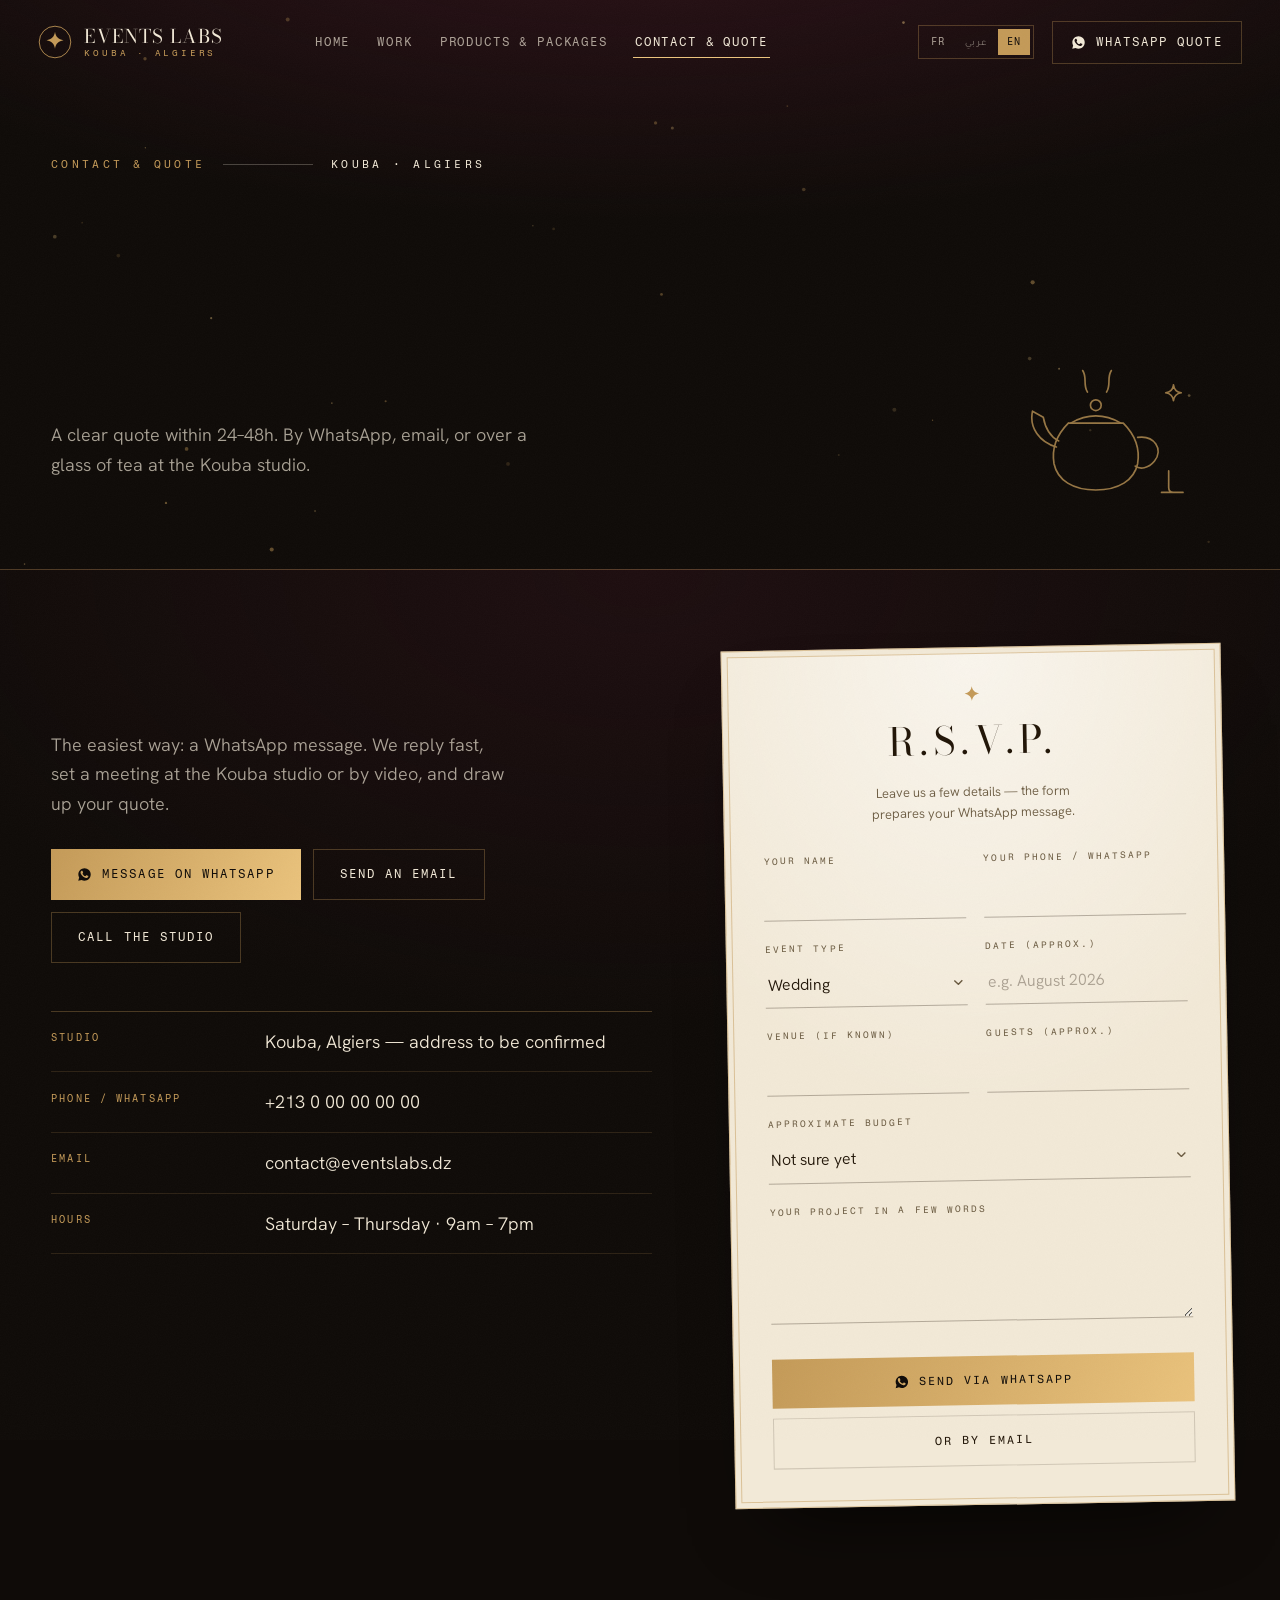
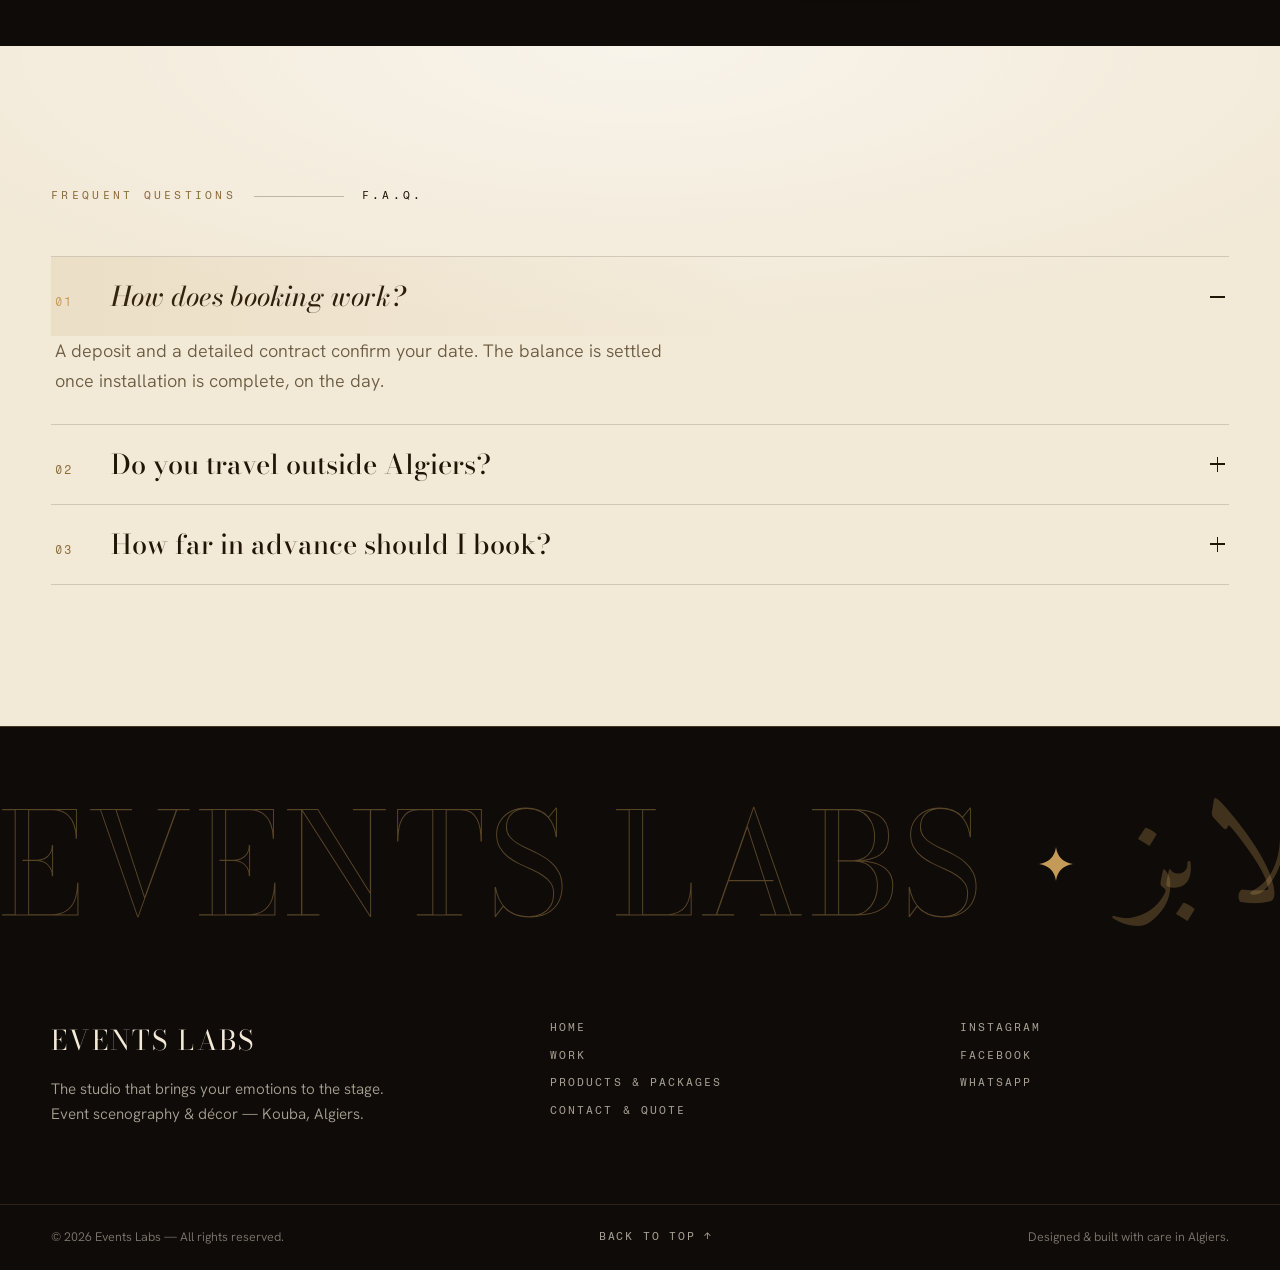
==== contact.html @ 14729afd "feat: site en 4 pages + graphismes dynamiques mariage + ergonomie - index.html devient une landing (" ====
<!DOCTYPE html>
<html lang="fr" dir="ltr">
<head>
  <meta charset="UTF-8" />
  <meta name="viewport" content="width=device-width, initial-scale=1.0" />

  <title>Contact & Devis — Events Labs · Kouba, Alger</title>
  <meta name="description" content="Demandez votre devis Events Labs : mariage, henné, gala, corporate. Réponse sous 24-48h par WhatsApp ou e-mail. Atelier à Kouba, Alger." />
  <meta name="author" content="Events Labs" />
  <meta name="theme-color" content="#0f0b08" />
  <link rel="canonical" href="https://eventslabs.dz/contact.html" />

  <meta property="og:type" content="website" />
  <meta property="og:title" content="Contact & Devis — Events Labs" />
  <meta property="og:description" content="Racontez-nous votre projet — devis clair sous 24-48h. Kouba · Alger." />
  <meta property="og:image" content="assets/img/og-cover.svg" />
  <meta property="og:url" content="https://eventslabs.dz/contact.html" />
  <meta name="twitter:card" content="summary_large_image" />

  <link rel="icon" type="image/svg+xml" href="assets/img/favicon.svg" />
  <link rel="preconnect" href="https://fonts.googleapis.com" />
  <link rel="preconnect" href="https://fonts.gstatic.com" crossorigin />
  <link href="https://fonts.googleapis.com/css2?family=Bodoni+Moda:ital,opsz,wght@0,6..96,400..800;1,6..96,400..800&family=Hanken+Grotesk:ital,wght@0,300..700;1,300..700&family=Fragment+Mono&family=Amiri:ital,wght@0,400;0,700;1,400&family=Tajawal:wght@300;400;500;700&display=swap" rel="stylesheet" />
  <link rel="stylesheet" href="assets/css/styles.css" />

  <script type="application/ld+json">
  {
    "@context": "https://schema.org",
    "@type": "ContactPage",
    "name": "Contact & Devis — Events Labs",
    "url": "https://eventslabs.dz/contact.html"
  }
  </script>
</head>

<body data-page="contact">

  <!-- Sprite d'icônes & ornements -->
  <svg class="sr-sprite" aria-hidden="true" focusable="false">
    <defs>
      <symbol id="i-star" viewBox="0 0 24 24">
        <path d="M12 0c.9 6.9 4.9 10.9 12 12-7.1 1.1-11.1 5.1-12 12-.9-6.9-4.9-10.9-12-12C7.1 10.9 11.1 6.9 12 0Z"/>
      </symbol>
      <symbol id="i-wa" viewBox="0 0 24 24">
        <path d="M12.04 2C6.58 2 2.13 6.45 2.13 11.91c0 1.75.46 3.45 1.32 4.95L2 22l5.25-1.38a9.9 9.9 0 0 0 4.79 1.22h.01c5.46 0 9.91-4.45 9.91-9.91 0-2.65-1.03-5.14-2.9-7.01A9.82 9.82 0 0 0 12.04 2Zm5.8 14.07c-.25.69-1.43 1.32-1.96 1.37-.5.05-1.14.21-3.7-.79-3.12-1.23-5.1-4.42-5.26-4.63-.15-.21-1.25-1.66-1.25-3.17 0-1.51.79-2.25 1.07-2.56.28-.31.61-.39.81-.39.2 0 .41 0 .58.01.19.01.44-.07.69.53.25.61.86 2.12.93 2.27.07.15.12.33.02.53-.1.21-.15.33-.3.51-.15.18-.32.4-.45.54-.15.15-.31.31-.13.62.18.31.79 1.31 1.7 2.12 1.17 1.04 2.16 1.36 2.47 1.51.31.15.49.13.67-.08.18-.21.77-.9.98-1.21.21-.31.41-.26.69-.15.28.1 1.78.84 2.08.99.31.15.51.23.59.36.07.13.07.74-.18 1.43Z"/>
      </symbol>
      <symbol id="i-arr" viewBox="0 0 24 24">
        <path d="M4 12h14M13 6l6 6-6 6" fill="none" stroke="currentColor" stroke-width="1.6" stroke-linecap="round" stroke-linejoin="round"/>
      </symbol>
    </defs>
  </svg>

  <div class="grain" aria-hidden="true"></div>
  <div class="cursor-dot" aria-hidden="true"></div>
  <div class="cursor-ring" aria-hidden="true"><span class="cursor-ring__label"></span></div>
  <a href="#main" class="skip-link" data-i18n="skip">Aller au contenu</a>
  <div class="progress" aria-hidden="true"><span class="progress__bar"></span></div>

  <!-- En-tête -->
  <header class="header" id="header">
    <div class="header__inner">
      <a href="index.html" class="brand" aria-label="Events Labs — accueil">
        <svg class="brand__mark" viewBox="0 0 40 40" aria-hidden="true">
          <circle cx="20" cy="20" r="18.6" fill="none" stroke="currentColor" stroke-width="1"/>
          <path d="M20 8c.75 5.75 4.08 9.08 10 10-5.92.92-9.25 4.25-10 10-.75-5.75-4.08-9.08-10-10 5.92-.92 9.25-4.25 10-10Z" fill="currentColor"/>
        </svg>
        <span class="brand__type">
          <span class="brand__name">Events&nbsp;Labs</span>
          <span class="brand__loc" data-i18n="brandLoc">Kouba · Alger</span>
        </span>
      </a>

      <nav class="nav" aria-label="Navigation principale">
        <a href="index.html" data-i18n="navHome">Accueil</a>
        <a href="realisations.html" data-i18n="navReal">Réalisations</a>
        <a href="produits.html" data-i18n="navProducts">Produits & Formules</a>
        <a href="contact.html" aria-current="page" data-i18n="navDevis">Contact & Devis</a>
      </nav>

      <div class="header__end">
        <div class="lang" role="group" aria-label="Langue / اللغة / Language">
          <button class="lang__btn is-active" data-lang="fr" type="button">FR</button>
          <button class="lang__btn" data-lang="ar" type="button" lang="ar">عربي</button>
          <button class="lang__btn" data-lang="en" type="button">EN</button>
        </div>
        <a class="btn btn--line header__cta" data-wa href="#quoteForm">
          <svg class="btn__ico" aria-hidden="true"><use href="#i-wa"/></svg>
          <span data-i18n="ctaQuote">Devis WhatsApp</span>
        </a>
        <button class="burger" type="button" aria-label="Menu" data-i18n-aria="aBurger" aria-expanded="false" aria-controls="mobileNav">
          <span></span><span></span>
        </button>
      </div>
    </div>
  </header>

  <!-- Menu mobile -->
  <div class="mnav" id="mobileNav" aria-hidden="true">
    <nav class="mnav__links" aria-label="Navigation mobile">
      <a href="index.html"><i>01</i><span data-i18n="navHome">Accueil</span></a>
      <a href="realisations.html"><i>02</i><span data-i18n="navReal">Réalisations</span></a>
      <a href="produits.html"><i>03</i><span data-i18n="navProducts">Produits & Formules</span></a>
      <a href="contact.html"><i>04</i><span data-i18n="navDevis">Contact & Devis</span></a>
    </nav>
    <div class="mnav__foot">
      <a class="btn btn--gold" data-wa href="#quoteForm">
        <svg class="btn__ico" aria-hidden="true"><use href="#i-wa"/></svg>
        <span data-i18n="ctaQuote">Devis WhatsApp</span>
      </a>
      <p class="mnav__loc" aria-hidden="true">Kouba · Alger — EST. 2018</p>
    </div>
  </div>

  <main id="main">

    <!-- En-tête de page -->
    <section class="phero">
      <canvas class="sparks" aria-hidden="true"></canvas>
      <svg class="orn draw phero__orn" viewBox="0 0 150 124" aria-hidden="true">
        <path d="M48 52 C 38 62 34 74 36 86 C 39 100 52 108 71 108 C 90 108 103 100 106 86 C 108 74 104 62 94 52 Z" pathLength="1"/>
        <path d="M50 52 Q71 40 92 52" pathLength="1"/>
        <circle cx="71" cy="37" r="4.5" pathLength="1"/>
        <path d="M38 72 C 24 68 15 56 18 42 L 27 47 C 29 58 34 64 40 67" pathLength="1"/>
        <path d="M106 64 C 120 62 128 74 120 84 C 115 90 108 91 104 88" pathLength="1"/>
        <path d="M64 26 C 60 20 64 14 60 8 M80 26 C 84 20 80 14 84 8" pathLength="1"/>
        <path d="M132 92 v14 q0 4 4 4 h0 M126 110 h18" pathLength="1"/>
        <path d="M136 20c.5 4 2.6 6.1 6.5 6.6-3.9.6-6 2.7-6.5 6.6-.5-3.9-2.6-6-6.5-6.6 3.9-.5 6-2.6 6.5-6.6Z" pathLength="1"/>
      </svg>
      <div class="wrap phero__inner">
        <header class="act-head act-head--dark rv">
          <span class="act-head__label" data-i18n="navDevis">Contact & Devis</span>
          <span class="act-head__rule" aria-hidden="true"></span>
          <span class="act-head__name" data-i18n="brandLoc">Kouba · Alger</span>
        </header>
        <h1 class="phero__title t-reveal" data-i18n="cpTitle">Dites-nous tout. On dessine le reste.</h1>
        <p class="phero__lead rv" data-i18n="cpLead">Un devis clair sous 24 à 48 h. Par WhatsApp, e-mail, ou autour d'un thé à l'atelier de Kouba.</p>
      </div>
    </section>

    <!-- Contact + formulaire -->
    <section class="contact section section--stage section--tight" id="contact" style="padding-top: clamp(50px, 6vw, 90px);">
      <div class="wrap contact__grid">
        <div class="contact__intro">
          <h2 class="section__title t-reveal" data-i18n="ctTitle">Réservez votre date.</h2>
          <p class="contact__text rv" data-i18n="ctText">Le plus simple : un message WhatsApp. On vous répond vite, on cale un rendez-vous à l'atelier de Kouba ou en visio, et on dessine votre devis.</p>

          <div class="contact__actions rv">
            <a class="btn btn--gold" data-wa href="#quoteForm">
              <svg class="btn__ico" aria-hidden="true"><use href="#i-wa"/></svg>
              <span data-i18n="ctaWa">Écrire sur WhatsApp</span>
            </a>
            <a class="btn btn--ghost" data-mail href="#"><span data-i18n="ctaEmail">Envoyer un e-mail</span></a>
            <a class="btn btn--ghost" data-call href="#"><span data-i18n="ctaCall">Appeler l'atelier</span></a>
          </div>

          <ul class="contact__details rv">
            <li>
              <span class="contact__lbl" data-i18n="cAddr">Atelier</span>
              <span class="contact__val" data-i18n="cAddrVal">Kouba, Alger — adresse à préciser</span>
            </li>
            <li>
              <span class="contact__lbl" data-i18n="cPhone">Téléphone / WhatsApp</span>
              <span class="contact__val" dir="ltr" data-phone-display>+213 0 00 00 00 00</span>
            </li>
            <li>
              <span class="contact__lbl" data-i18n="cMail">E-mail</span>
              <span class="contact__val" dir="ltr" data-mail-display>contact@eventslabs.dz</span>
            </li>
            <li>
              <span class="contact__lbl" data-i18n="cHours">Horaires</span>
              <span class="contact__val" data-i18n="cHoursVal">Samedi – jeudi · 9h – 19h</span>
            </li>
          </ul>
        </div>

        <form class="rsvp rv" id="quoteForm" novalidate>
          <div class="rsvp__head">
            <svg class="rsvp__star" aria-hidden="true"><use href="#i-star"/></svg>
            <span class="rsvp__title">R.S.V.P.</span>
            <p class="rsvp__hint" data-i18n="formHint">Laissez-nous quelques infos — le formulaire prépare votre message WhatsApp.</p>
          </div>

          <div class="field field--row">
            <div>
              <label for="f-name" data-i18n="fName">Votre nom</label>
              <input id="f-name" name="name" type="text" autocomplete="name" required />
            </div>
            <div>
              <label for="f-phone" data-i18n="fPhone">Votre téléphone / WhatsApp</label>
              <input id="f-phone" name="phone" type="tel" autocomplete="tel" dir="ltr" />
            </div>
          </div>
          <div class="field field--row">
            <div>
              <label for="f-type" data-i18n="fType">Type d'événement</label>
              <select id="f-type" name="type">
                <option data-i18n="optWedding">Mariage</option>
                <option data-i18n="optHenna">Henné / Fiançailles</option>
                <option data-i18n="optGala">Gala / Soirée</option>
                <option data-i18n="optCorp">Entreprise / Lancement</option>
                <option data-i18n="optOther">Autre</option>
              </select>
            </div>
            <div>
              <label for="f-date" data-i18n="fDate">Date (approx.)</label>
              <input id="f-date" name="date" type="text" placeholder="ex. août 2026" data-i18n-ph="fDatePh" />
            </div>
          </div>
          <div class="field field--row">
            <div>
              <label for="f-place" data-i18n="fPlace">Lieu / salle (si connu)</label>
              <input id="f-place" name="place" type="text" />
            </div>
            <div>
              <label for="f-guests" data-i18n="fGuests">Nombre d'invités (approx.)</label>
              <input id="f-guests" name="guests" type="number" min="1" inputmode="numeric" dir="ltr" />
            </div>
          </div>
          <div class="field">
            <label for="f-budget" data-i18n="fBudget">Budget approximatif</label>
            <select id="f-budget" name="budget">
              <option data-i18n="optB0">Je ne sais pas encore</option>
              <option data-i18n="optB1">Moins de 100 000 DA</option>
              <option data-i18n="optB2">100 000 – 300 000 DA</option>
              <option data-i18n="optB3">300 000 – 600 000 DA</option>
              <option data-i18n="optB4">Plus de 600 000 DA</option>
            </select>
          </div>
          <div class="field">
            <label for="f-msg" data-i18n="fMsg">Votre projet en quelques mots</label>
            <textarea id="f-msg" name="msg" rows="3"></textarea>
          </div>

          <div class="rsvp__actions">
            <button class="btn btn--gold rsvp__submit" type="submit">
              <svg class="btn__ico" aria-hidden="true"><use href="#i-wa"/></svg>
              <span data-i18n="formSubmit">Envoyer sur WhatsApp</span>
            </button>
            <button class="btn btn--ghost btn--ink" type="button" id="quoteMail"><span data-i18n="formSubmitMail">Ou par e-mail</span></button>
          </div>
        </form>
      </div>
    </section>

    <!-- FAQ -->
    <section class="faq section section--paper">
      <div class="wrap">
        <header class="act-head rv">
          <span class="act-head__label" data-i18n="faqLabel">Questions fréquentes</span>
          <span class="act-head__rule" aria-hidden="true"></span>
          <span class="act-head__name">F.A.Q.</span>
        </header>

        <div class="acc acc--faq">
          <article class="acc__item is-open rv">
            <button class="acc__head" type="button" aria-expanded="true">
              <span class="acc__num">01</span>
              <span class="acc__title" data-i18n="faq1Q">Comment se passe la réservation ?</span>
              <span class="acc__icon" aria-hidden="true"></span>
            </button>
            <div class="acc__body">
              <div class="acc__inner">
                <p class="acc__desc" data-i18n="faq1A">Un acompte et un contrat détaillé confirment votre date. Le solde se règle une fois l'installation terminée, le jour J.</p>
              </div>
            </div>
          </article>
          <article class="acc__item rv">
            <button class="acc__head" type="button" aria-expanded="false">
              <span class="acc__num">02</span>
              <span class="acc__title" data-i18n="faq2Q">Vous déplacez-vous hors d'Alger ?</span>
              <span class="acc__icon" aria-hidden="true"></span>
            </button>
            <div class="acc__body">
              <div class="acc__inner">
                <p class="acc__desc" data-i18n="faq2A">Notre zone principale est l'Algérois. Au-delà, on étudie chaque demande, avec des frais de déplacement annoncés en toute transparence.</p>
              </div>
            </div>
          </article>
          <article class="acc__item rv">
            <button class="acc__head" type="button" aria-expanded="false">
              <span class="acc__num">03</span>
              <span class="acc__title" data-i18n="faq3Q">Combien de temps à l'avance faut-il réserver ?</span>
              <span class="acc__icon" aria-hidden="true"></span>
            </button>
            <div class="acc__body">
              <div class="acc__inner">
                <p class="acc__desc" data-i18n="faq3A">Pour un mariage en haute saison, comptez 3 à 6 mois. Pour un henné, un anniversaire ou un corporate, quelques semaines suffisent souvent.</p>
              </div>
            </div>
          </article>
        </div>
      </div>
    </section>
  </main>

  <!-- PIED DE PAGE -->
  <footer class="footer">
    <div class="footer__marquee" aria-hidden="true" dir="ltr">
      <div class="footer__marquee-track">
        <span>Events Labs</span><svg class="tick-star"><use href="#i-star"/></svg>
        <span lang="ar">إيفنتس لابز</span><svg class="tick-star"><use href="#i-star"/></svg>
        <span>Events Labs</span><svg class="tick-star"><use href="#i-star"/></svg>
        <span lang="ar">إيفنتس لابز</span><svg class="tick-star"><use href="#i-star"/></svg>
      </div>
    </div>

    <div class="wrap footer__inner">
      <div class="footer__brand">
        <span class="footer__name">Events&nbsp;Labs</span>
        <p class="footer__tag" data-i18n="footerTag">L'atelier qui met vos émotions en scène. Scénographie & décoration événementielle — Kouba, Alger.</p>
      </div>
      <nav class="footer__nav" aria-label="Pied de page">
        <a href="index.html" data-i18n="navHome">Accueil</a>
        <a href="realisations.html" data-i18n="navReal">Réalisations</a>
        <a href="produits.html" data-i18n="navProducts">Produits & Formules</a>
        <a href="contact.html" data-i18n="navDevis">Contact & Devis</a>
      </nav>
      <div class="footer__social">
        <a href="https://www.instagram.com/eventslabs.dz" target="_blank" rel="noopener">Instagram</a>
        <a href="https://www.facebook.com/eventslabs.dz" target="_blank" rel="noopener">Facebook</a>
        <a href="#" data-wa>WhatsApp</a>
      </div>
    </div>
    <div class="wrap footer__bottom">
      <span>© <span id="year">2026</span> Events Labs — <span data-i18n="footerRights">Tous droits réservés.</span></span>
      <a class="footer__top" href="#main" data-i18n="backTop">Retour en haut ↑</a>
      <span class="footer__credit" data-i18n="footerMade">Conçu & fabriqué avec soin à Alger.</span>
    </div>
  </footer>

  <!-- Bouton WhatsApp flottant -->
  <a class="fab-wa" data-wa href="#quoteForm" aria-label="WhatsApp" data-i18n-aria="aWa">
    <svg aria-hidden="true"><use href="#i-wa"/></svg>
  </a>

  <script src="assets/js/i18n.js"></script>
  <script src="assets/js/main.js"></script>
</body>
</html>
---- assets/css/styles.css ----
/* ═══════════════════════════════════════════════════════════════════════
   EVENTS LABS — « Le Grand Soir »
   DA : Velours & Laiton — noir de scène · grenat velours · laiton · ivoire
   Typo : Bodoni Moda (display) · Hanken Grotesk (texte) · Fragment Mono
          (labels) · Amiri + Tajawal (arabe)
   ═══════════════════════════════════════════════════════════════════════ */

/* ── Tokens ────────────────────────────────────────────────────────────── */
:root {
  /* Scène */
  --stage:    #0f0b08;
  --stage-2:  #17110c;
  --stage-3:  #221a12;
  /* Velours */
  --velvet:   #2c0f18;
  --velvet-2: #1e0a10;
  /* Laiton */
  --brass:    #c49a58;
  --flame:    #ecc57e;
  --brass-dim:#8a6c3c;
  /* Papier */
  --paper:    #f2e9d7;
  --paper-2:  #e9ddc4;
  --ink:      #211507;
  --ink-soft: #6b5b41;

  --line-gold: rgba(196, 154, 88, .32);
  --line-ink:  rgba(33, 21, 7, .16);
  --ivory-soft: rgba(242, 233, 215, .68);

  --f-display: "Bodoni Moda", "Amiri", serif;
  --f-text:    "Hanken Grotesk", "Tajawal", system-ui, sans-serif;
  --f-mono:    "Fragment Mono", "Tajawal", monospace;

  --e-out: cubic-bezier(.19, 1, .22, 1);
  --e-io:  cubic-bezier(.65, 0, .35, 1);

  --wrap: 1280px;
  --gut: clamp(20px, 4vw, 56px);
  --header-h: 84px;

  --noise: url("data:image/svg+xml,%3Csvg xmlns='http://www.w3.org/2000/svg' width='160' height='160'%3E%3Cfilter id='n'%3E%3CfeTurbulence type='fractalNoise' baseFrequency='0.9' numOctaves='2' stitchTiles='stitch'/%3E%3CfeColorMatrix type='saturate' values='0'/%3E%3C/filter%3E%3Crect width='100%25' height='100%25' filter='url(%23n)' opacity='0.5'/%3E%3C/svg%3E");
}

/* ── Reset & base ──────────────────────────────────────────────────────── */
*, *::before, *::after { box-sizing: border-box; }
* { margin: 0; }

html {
  scroll-behavior: smooth;
  -webkit-text-size-adjust: 100%;
}
@media (prefers-reduced-motion: reduce) {
  html { scroll-behavior: auto; }
}

body {
  background: var(--stage);
  color: var(--paper);
  font-family: var(--f-text);
  font-size: clamp(1rem, .95rem + .25vw, 1.125rem);
  line-height: 1.65;
  font-weight: 340;
  -webkit-font-smoothing: antialiased;
  overflow-x: clip;
}

img, svg, video { display: block; max-width: 100%; }
button { font: inherit; color: inherit; background: none; border: 0; cursor: pointer; }
input, select, textarea { font: inherit; color: inherit; }
a { color: inherit; text-decoration: none; }
ul, ol { padding: 0; list-style: none; }
h1, h2, h3 { font-weight: 480; }
::selection { background: var(--brass); color: var(--stage); }

.sr-sprite { position: absolute; width: 0; height: 0; overflow: hidden; }

.wrap { max-width: var(--wrap); margin-inline: auto; padding-inline: var(--gut); }

/* Arabe : Amiri respire plus haut, pas de letter-spacing */
html[lang="ar"] { --f-display: "Amiri", serif; --f-text: "Tajawal", sans-serif; --f-mono: "Tajawal", sans-serif; }
html[lang="ar"] body { font-weight: 400; }
html[lang="ar"] [class] { letter-spacing: 0 !important; }

/* ── Grain ─────────────────────────────────────────────────────────────── */
.grain {
  position: fixed; inset: -60%;
  background-image: var(--noise);
  opacity: .055;
  pointer-events: none;
  z-index: 9000;
  animation: grain 1.2s steps(6) infinite;
}
@keyframes grain {
  0%   { transform: translate(0, 0); }
  20%  { transform: translate(-3%, 2%); }
  40%  { transform: translate(2%, -3%); }
  60%  { transform: translate(-2%, -2%); }
  80%  { transform: translate(3%, 3%); }
  100% { transform: translate(0, 0); }
}

/* ── Rideau d'ouverture ────────────────────────────────────────────────── */
.curtain {
  position: fixed; inset: 0;
  z-index: 9500;
  display: grid; place-items: center;
  overflow: hidden;
}
.curtain__panel {
  position: absolute; top: 0; bottom: 0; width: 50.5%;
  background:
    repeating-linear-gradient(90deg,
      rgba(0,0,0,.38) 0 8px, rgba(0,0,0,0) 8px 34px,
      rgba(236,197,126,.05) 34px 36px, rgba(0,0,0,0) 36px 60px),
    linear-gradient(180deg, #3a1420 0%, var(--velvet) 46%, #180810 100%);
  transition: transform 1.1s var(--e-io);
}
.curtain__panel--l { left: 0;  box-shadow: inset -50px 0 90px rgba(0,0,0,.55); }
.curtain__panel--r { right: 0; box-shadow: inset  50px 0 90px rgba(0,0,0,.55); }
.curtain__panel::after {
  content: ""; position: absolute; left: 0; right: 0; bottom: 0; height: 7px;
  background: linear-gradient(90deg, var(--brass-dim), var(--flame), var(--brass-dim));
  opacity: .8;
}
.curtain.is-open .curtain__panel--l { transform: translateX(-102%); }
.curtain.is-open .curtain__panel--r { transform: translateX(102%); }

.curtain__center {
  position: relative; z-index: 2;
  display: grid; justify-items: center; gap: 14px;
  text-align: center;
  transition: opacity .45s ease, transform .45s ease;
}
.curtain.is-open .curtain__center { opacity: 0; transform: scale(.94); }
.curtain__star {
  width: 30px; height: 30px; fill: var(--flame);
  animation: starspin 7s linear infinite;
}
@keyframes starspin { to { transform: rotate(360deg); } }
.curtain__brand {
  font-family: var(--f-display);
  font-size: clamp(2rem, 5vw, 3.4rem);
  letter-spacing: .1em;
  text-transform: uppercase;
  color: var(--paper);
}
.curtain__word {
  font-family: var(--f-mono);
  font-size: .8rem;
  letter-spacing: .5em;
  text-transform: uppercase;
  color: var(--brass);
  padding-inline-start: .5em; /* compense le tracking */
}
.curtain.is-gone { display: none; }

/* ── Curseur custom ───────────────────────────────────────────────────── */
.cursor-dot, .cursor-ring {
  position: fixed; top: 0; left: 0;
  pointer-events: none; z-index: 9600;
  opacity: 0;
}
.cursor-dot {
  width: 5px; height: 5px; border-radius: 50%;
  background: var(--flame);
}
.cursor-ring {
  width: 36px; height: 36px; border-radius: 50%;
  border: 1px solid rgba(236,197,126,.65);
  display: grid; place-items: center;
  transition: width .35s var(--e-out), height .35s var(--e-out),
              background-color .35s var(--e-out), border-color .35s var(--e-out);
}
.cursor-ring__label {
  font-family: var(--f-mono);
  font-size: .58rem;
  letter-spacing: .14em;
  text-transform: uppercase;
  color: var(--stage);
  opacity: 0;
  transition: opacity .25s ease;
}
body.has-cursor .cursor-dot, body.has-cursor .cursor-ring { opacity: 1; }
.cursor-ring.is-hover { width: 56px; height: 56px; border-color: rgba(236,197,126,.9); }
.cursor-ring.is-view {
  width: 86px; height: 86px;
  background: rgba(236,197,126,.92);
  border-color: transparent;
}
.cursor-ring.is-view .cursor-ring__label { opacity: 1; }
@media (hover: none), (pointer: coarse) {
  .cursor-dot, .cursor-ring { display: none; }
}

/* ── Accessibilité ────────────────────────────────────────────────────── */
.skip-link {
  position: fixed; top: 10px; inset-inline-start: 10px;
  z-index: 9700;
  padding: 10px 16px;
  background: var(--brass); color: var(--stage);
  font-family: var(--f-mono); font-size: .8rem;
  transform: translateY(-300%);
  transition: transform .3s ease;
}
.skip-link:focus { transform: none; }
:focus-visible { outline: 2px solid var(--flame); outline-offset: 3px; }

/* ── Fil de progression ───────────────────────────────────────────────── */
.progress {
  position: fixed; top: 0; left: 0; right: 0; height: 2px;
  z-index: 8600;
  pointer-events: none;
}
.progress__bar {
  display: block; height: 100%;
  background: linear-gradient(90deg, var(--brass), var(--flame));
  transform-origin: 0 50%;
  transform: scaleX(0);
}
html[dir="rtl"] .progress__bar { transform-origin: 100% 50%; }

/* ── En-tête ──────────────────────────────────────────────────────────── */
.header {
  position: fixed; top: 0; left: 0; right: 0;
  z-index: 8500;
  transition: transform .5s var(--e-out), background-color .4s ease,
              border-color .4s ease, backdrop-filter .4s ease;
  border-bottom: 1px solid transparent;
}
.header.is-scrolled {
  background: rgba(15, 11, 8, .82);
  -webkit-backdrop-filter: blur(14px);
  backdrop-filter: blur(14px);
  border-bottom-color: var(--line-gold);
}
.header.is-hidden { transform: translateY(-102%); }
/* Menu ouvert : l'en-tête passe au-dessus du voile pour garder le burger cliquable */
body.menu-open .header {
  z-index: 9100;
  background: transparent;
  border-bottom-color: transparent;
  -webkit-backdrop-filter: none;
  backdrop-filter: none;
}
.header__inner {
  max-width: 1520px; margin-inline: auto;
  padding: 0 clamp(16px, 3vw, 40px);
  height: var(--header-h);
  display: flex; align-items: center; gap: clamp(14px, 2.5vw, 40px);
  transition: height .4s var(--e-out);
}
.header.is-scrolled .header__inner { height: 66px; }

.brand { display: flex; align-items: center; gap: 12px; color: var(--paper); }
.brand__mark { width: 34px; height: 34px; color: var(--brass); flex: none; transition: transform .6s var(--e-out); }
.brand:hover .brand__mark { transform: rotate(90deg); }
.brand__type { display: grid; line-height: 1.15; }
.brand__name {
  font-family: var(--f-display);
  font-size: 1.18rem; letter-spacing: .06em;
  text-transform: uppercase;
  white-space: nowrap;
}
.brand__loc {
  font-family: var(--f-mono); font-size: .58rem;
  letter-spacing: .3em; text-transform: uppercase;
  color: var(--brass);
}

.nav { display: flex; gap: clamp(14px, 1.8vw, 30px); margin-inline: auto; }
.nav a {
  position: relative;
  font-family: var(--f-mono); font-size: .72rem;
  letter-spacing: .16em; text-transform: uppercase;
  color: var(--ivory-soft);
  padding: 6px 2px;
  transition: color .3s ease;
}
.nav a::after {
  content: ""; position: absolute; inset-inline: 0; bottom: 0; height: 1px;
  background: var(--flame);
  transform: scaleX(0); transform-origin: 0 50%;
  transition: transform .4s var(--e-out);
}
html[dir="rtl"] .nav a::after { transform-origin: 100% 50%; }
.nav a:hover { color: var(--paper); }
.nav a:hover::after { transform: scaleX(1); }

.header__end { display: flex; align-items: center; gap: clamp(10px, 1.4vw, 20px); margin-inline-start: auto; }

.lang { display: flex; align-items: center; gap: 2px; border: 1px solid var(--line-gold); padding: 3px; }
.lang__btn {
  font-family: var(--f-mono); font-size: .62rem;
  letter-spacing: .1em;
  padding: 5px 9px;
  color: var(--ivory-soft);
  transition: background-color .3s ease, color .3s ease;
}
.lang__btn:hover { color: var(--paper); }
.lang__btn.is-active { background: var(--brass); color: var(--stage); }

/* ── Boutons ──────────────────────────────────────────────────────────── */
.btn {
  position: relative;
  display: inline-flex; align-items: center; justify-content: center; gap: 10px;
  padding: 15px 26px;
  font-family: var(--f-mono); font-size: .72rem;
  letter-spacing: .18em; text-transform: uppercase;
  overflow: hidden;
  transition: color .35s ease, border-color .35s ease, background-color .35s ease;
}
.btn__ico { width: 15px; height: 15px; fill: currentColor; flex: none; }
.btn__ico--arr { fill: none; stroke: currentColor; }
.btn--gold {
  background: linear-gradient(115deg, var(--brass) 0%, var(--flame) 50%, var(--brass) 100%);
  background-size: 220% 100%;
  color: var(--stage);
  font-weight: 500;
  transition: color .35s ease, background-position .6s var(--e-out);
}
.btn--gold:hover { background-position: 100% 0; }
.btn--gold::after {
  content: ""; position: absolute; top: 0; bottom: 0; width: 44%;
  left: -60%;
  background: linear-gradient(105deg, transparent, rgba(255,255,255,.5), transparent);
  transform: skewX(-18deg);
  transition: left .7s var(--e-out);
}
.btn--gold:hover::after { left: 130%; }
.btn--ghost, .btn--line {
  border: 1px solid var(--line-gold);
  color: var(--paper);
}
.btn--ghost:hover, .btn--line:hover {
  border-color: var(--flame);
  background: rgba(196,154,88,.1);
}
.btn--line { padding: 11px 18px; }
.btn--ink { color: var(--ink); border-color: var(--line-ink); }
.btn--ink:hover { border-color: var(--ink); background: rgba(33,21,7,.05); }

.header__cta { display: inline-flex; }

/* Burger */
.burger {
  display: none;
  width: 42px; height: 42px;
  position: relative; z-index: 9100;
  flex-direction: column; justify-content: center; align-items: center; gap: 7px;
}
.burger span {
  display: block; width: 24px; height: 1.5px;
  background: var(--paper);
  transition: transform .45s var(--e-out), opacity .3s ease;
}
.burger[aria-expanded="true"] span:nth-child(1) { transform: translateY(4.2px) rotate(45deg); }
.burger[aria-expanded="true"] span:nth-child(2) { transform: translateY(-4.2px) rotate(-45deg); }

/* ── Menu mobile ──────────────────────────────────────────────────────── */
.mnav {
  position: fixed; inset: 0;
  z-index: 9000;
  background:
    radial-gradient(120% 90% at 50% 0%, rgba(58,20,32,.9), transparent 60%),
    var(--stage);
  display: flex; flex-direction: column; justify-content: space-between;
  padding: calc(var(--header-h) + 24px) var(--gut) 34px;
  opacity: 0; visibility: hidden;
  transition: opacity .5s ease, visibility .5s ease;
}
.mnav.is-open { opacity: 1; visibility: visible; }
.mnav__links { display: grid; gap: 4px; }
.mnav__links a {
  display: flex; align-items: baseline; gap: 16px;
  padding: 12px 0;
  border-bottom: 1px solid rgba(196,154,88,.16);
  font-family: var(--f-display);
  font-size: clamp(1.7rem, 6.5vw, 2.6rem);
  color: var(--paper);
  transform: translateY(24px); opacity: 0;
  transition: transform .7s var(--e-out), opacity .7s ease;
}
.mnav.is-open .mnav__links a { transform: none; opacity: 1; }
.mnav.is-open .mnav__links a:nth-child(2) { transition-delay: .05s; }
.mnav.is-open .mnav__links a:nth-child(3) { transition-delay: .1s; }
.mnav.is-open .mnav__links a:nth-child(4) { transition-delay: .15s; }
.mnav.is-open .mnav__links a:nth-child(5) { transition-delay: .2s; }
.mnav.is-open .mnav__links a:nth-child(6) { transition-delay: .25s; }
.mnav__links i {
  font-family: var(--f-mono); font-style: normal;
  font-size: .68rem; letter-spacing: .2em;
  color: var(--brass);
}
.mnav__foot { display: grid; gap: 18px; justify-items: start; }
.mnav__loc {
  font-family: var(--f-mono); font-size: .62rem;
  letter-spacing: .3em; text-transform: uppercase;
  color: var(--ivory-soft);
}

/* ── Rail des actes ───────────────────────────────────────────────────── */
.rail {
  position: fixed; inset-inline-start: clamp(10px, 1.6vw, 28px); top: 50%;
  transform: translateY(-50%);
  z-index: 8000;
  display: grid; gap: 16px;
}
.rail__dot {
  display: flex; align-items: center; gap: 10px;
  color: rgba(242,233,215,.4);
  transition: color .3s ease;
}
.rail__dot i {
  font-family: var(--f-mono); font-style: normal;
  font-size: .58rem; letter-spacing: .12em;
  width: 2.4ch;
}
.rail__dot span {
  font-family: var(--f-mono); font-size: .58rem;
  letter-spacing: .2em; text-transform: uppercase;
  max-width: 0; overflow: hidden; white-space: nowrap;
  opacity: 0;
  transition: max-width .5s var(--e-out), opacity .4s ease;
}
.rail:hover .rail__dot span { max-width: 150px; opacity: 1; }
.rail__dot:hover, .rail__dot.is-active { color: var(--flame); }
.rail.is-off { opacity: 0; pointer-events: none; }
.rail { transition: opacity .4s ease; }
.rail.on-paper .rail__dot { color: rgba(33,21,7,.38); }
.rail.on-paper .rail__dot:hover, .rail.on-paper .rail__dot.is-active { color: var(--ink); }
@media (max-width: 1320px) { .rail { display: none; } }

/* ── Sections ─────────────────────────────────────────────────────────── */
section { scroll-margin-top: calc(var(--header-h) - 12px); }
.section { padding-block: clamp(90px, 11vw, 170px); position: relative; }
.section--tight { padding-top: 0; }
.section--paper {
  background:
    radial-gradient(90% 60% at 50% 0%, rgba(255,255,255,.5), transparent 70%),
    var(--paper);
  color: var(--ink);
}
.section--stage {
  background:
    radial-gradient(100% 70% at 50% 0%, rgba(58,20,32,.35), transparent 60%),
    var(--stage);
  color: var(--paper);
}
.section--velvet {
  background:
    radial-gradient(120% 100% at 50% 110%, rgba(58,20,32,.85), transparent 70%),
    linear-gradient(180deg, var(--stage), var(--velvet-2));
  color: var(--paper);
}

/* Tête d'acte */
.act-head {
  display: flex; align-items: center; gap: 18px;
  margin-bottom: clamp(28px, 4vw, 54px);
}
.act-head__label {
  font-family: var(--f-mono); font-size: .68rem;
  letter-spacing: .3em; text-transform: uppercase;
  color: var(--brass-dim);
  white-space: nowrap;
}
.act-head--dark .act-head__label { color: var(--brass); }
.act-head__rule { flex: 0 1 90px; height: 1px; background: currentColor; opacity: .25; }
.act-head__name {
  font-family: var(--f-mono); font-size: .68rem;
  letter-spacing: .3em; text-transform: uppercase;
}

.section__title {
  font-family: var(--f-display);
  font-optical-sizing: auto;
  font-size: clamp(2.1rem, 4.6vw, 4rem);
  line-height: 1.06;
  letter-spacing: .005em;
  max-width: 21ch;
  text-wrap: balance;
}
html[lang="ar"] .section__title { line-height: 1.3; }

/* ── Reveals ──────────────────────────────────────────────────────────── */
.rv { opacity: 0; transform: translateY(28px); transition: opacity .9s ease, transform .9s var(--e-out); }
.rv.is-in { opacity: 1; transform: none; }
.t-reveal { clip-path: inset(-8% -4% 104% -4%); transition: clip-path 1.1s var(--e-out); }
.t-reveal.is-in { clip-path: inset(-8% -4% -8% -4%); }
html.no-motion .rv, html.no-motion .t-reveal {
  opacity: 1; transform: none; clip-path: none; transition: none;
}

/* ── HERO ─────────────────────────────────────────────────────────────── */
.hero {
  position: relative;
  min-height: 100svh;
  display: flex; flex-direction: column; justify-content: flex-end;
  overflow: hidden;
  padding-top: var(--header-h);
}
.hero__bg { position: absolute; inset: 0; }
.hero__video {
  width: 100%; height: 100%;
  object-fit: cover;
  filter: saturate(.82) contrast(1.04) brightness(.9);
}
.hero__shade {
  position: absolute; inset: 0;
  background:
    linear-gradient(180deg, rgba(15,11,8,.62) 0%, rgba(15,11,8,.18) 34%, rgba(15,11,8,.2) 55%, rgba(15,11,8,.94) 100%);
}
/* Le projecteur : une poche de lumière suit le curseur */
.hero__spot {
  position: absolute; inset: 0;
  background:
    radial-gradient(circle clamp(220px, 26vw, 420px) at var(--sx, 50%) var(--sy, 42%),
      rgba(236,197,126,.14) 0%, rgba(15,11,8,0) 42%, rgba(15,11,8,.62) 100%);
}

.hero__inner {
  position: relative; z-index: 2;
  width: 100%; max-width: 1520px; margin-inline: auto;
  padding: 0 clamp(16px, 3vw, 40px) clamp(28px, 4vh, 56px);
}
.hero__eyebrow {
  display: flex; align-items: center; gap: 12px;
  font-family: var(--f-mono); font-size: .68rem;
  letter-spacing: .26em; text-transform: uppercase;
  color: var(--flame);
  margin-bottom: clamp(18px, 3vh, 34px);
}
.hero__eyebrow-star { width: 12px; height: 12px; fill: currentColor; flex: none; animation: starspin 9s linear infinite; }

.hero__title {
  font-family: var(--f-display);
  font-optical-sizing: auto;
  font-size: clamp(3.1rem, 10.5vw, 9.4rem);
  line-height: .98;
  letter-spacing: .002em;
  margin-bottom: clamp(22px, 4vh, 44px);
}
html[lang="ar"] .hero__title { line-height: 1.22; font-size: clamp(2.7rem, 9vw, 7.8rem); }
.hline { display: block; overflow: hidden; padding-block: .045em; }
.hline__in {
  display: inline-block;
  transform: translateY(115%) rotate(1.2deg);
  transition: transform 1.15s var(--e-out);
  transform-origin: 0 100%;
}
body.is-raised .hline__in { transform: none; }
body.is-raised .hline:nth-child(2) .hline__in { transition-delay: .12s; }
body.is-raised .hline:nth-child(3) .hline__in { transition-delay: .24s; }
html.no-motion .hline__in { transform: none; transition: none; }
.hline--em { color: var(--flame); }

.hero__foot {
  display: flex; flex-wrap: wrap; align-items: flex-end;
  gap: clamp(20px, 3vw, 54px);
}
.hero__lede {
  max-width: 44ch;
  color: var(--ivory-soft);
  font-size: clamp(.95rem, 1.05vw, 1.1rem);
}
.hero__actions { display: flex; flex-wrap: wrap; gap: 12px; }
.hero__avail {
  flex-basis: 100%;
  display: inline-flex; align-items: center; gap: 10px;
  font-family: var(--f-mono); font-size: .62rem;
  letter-spacing: .22em; text-transform: uppercase;
  color: var(--ivory-soft);
}
.hero__avail-dot {
  width: 7px; height: 7px; border-radius: 50%;
  background: #77c98d;
  box-shadow: 0 0 0 0 rgba(119,201,141,.5);
  animation: pulse 2.4s ease infinite;
  flex: none;
}
@keyframes pulse {
  0% { box-shadow: 0 0 0 0 rgba(119,201,141,.45); }
  70% { box-shadow: 0 0 0 9px rgba(119,201,141,0); }
  100% { box-shadow: 0 0 0 0 rgba(119,201,141,0); }
}

.hero__corner {
  position: absolute; bottom: clamp(28px, 4vh, 56px);
  z-index: 2;
  font-family: var(--f-mono); font-size: .6rem;
  letter-spacing: .3em; text-transform: uppercase;
  color: rgba(242,233,215,.42);
  writing-mode: vertical-rl;
  display: none;
}
.hero__corner--l { inset-inline-start: clamp(14px, 2vw, 34px); }
.hero__corner--r { inset-inline-end: clamp(14px, 2vw, 34px); }
@media (min-width: 1321px) { .hero__corner--r { display: block; } }

.hero__scroll {
  position: absolute; bottom: 0; left: 50%;
  transform: translateX(-50%);
  z-index: 3;
  display: none;
  flex-direction: column; align-items: center; gap: 10px;
  font-family: var(--f-mono); font-size: .58rem;
  letter-spacing: .3em; text-transform: uppercase;
  color: rgba(242,233,215,.55);
}
.hero__scroll-line {
  width: 1px; height: 54px;
  background: linear-gradient(180deg, var(--flame), transparent);
  animation: drip 2.2s var(--e-io) infinite;
  transform-origin: top;
}
@keyframes drip {
  0% { transform: scaleY(0); transform-origin: top; }
  45% { transform: scaleY(1); transform-origin: top; }
  55% { transform: scaleY(1); transform-origin: bottom; }
  100% { transform: scaleY(0); transform-origin: bottom; }
}
@media (min-width: 1024px) { .hero__scroll { display: flex; } }

/* ── Ticker ───────────────────────────────────────────────────────────── */
.ticker {
  overflow: hidden;
  border-block: 1px solid var(--line-gold);
  background: var(--stage-2);
  padding-block: 16px;
}
.ticker__track {
  display: flex; align-items: center; gap: 34px;
  width: max-content;
  animation: marquee 30s linear infinite;
}
.ticker:hover .ticker__track { animation-play-state: paused; }
.ticker__track span {
  font-family: "Bodoni Moda", serif;
  font-size: clamp(1.05rem, 1.6vw, 1.45rem);
  letter-spacing: .04em;
  color: var(--ivory-soft);
  white-space: nowrap;
}
.ticker__track span[lang="ar"] { font-family: "Amiri", serif; }
.tick-star { width: 11px; height: 11px; fill: var(--brass); flex: none; }
@keyframes marquee { to { transform: translateX(-50%); } }
html.no-motion .ticker__track { animation: none; }

/* ── Acte I : Atelier ─────────────────────────────────────────────────── */
.atelier .wrap { position: relative; }
.atelier__grid { display: grid; gap: clamp(30px, 4vw, 54px); max-width: 980px; }
.atelier__lead {
  font-family: var(--f-display);
  font-size: clamp(1.5rem, 3vw, 2.5rem);
  line-height: 1.28;
  font-style: italic;
  max-width: 26ch;
}
html[lang="ar"] .atelier__lead { font-style: normal; }
.atelier__cols {
  columns: 2; column-gap: clamp(28px, 4vw, 60px);
  color: var(--ink-soft);
  max-width: 74ch;
}
.atelier__cols p { break-inside: avoid; margin-bottom: 1em; }
@media (max-width: 760px) { .atelier__cols { columns: 1; } }
.atelier__pull {
  position: relative;
  padding-block: clamp(10px, 2vw, 22px);
  padding-inline-start: clamp(26px, 4vw, 54px);
  border-inline-start: 1px solid var(--brass);
}
.atelier__pull p {
  font-family: var(--f-display);
  font-size: clamp(1.5rem, 3.4vw, 2.8rem);
  line-height: 1.2;
  max-width: 22ch;
  color: var(--ink);
  text-wrap: balance;
}
.atelier__pull-star {
  position: absolute; top: -2px; inset-inline-start: -8.5px;
  width: 16px; height: 16px; fill: var(--brass);
}
.signature { display: grid; gap: 2px; }
.signature__name {
  font-family: var(--f-display);
  font-style: italic;
  font-size: 1.5rem;
  color: var(--ink);
}
.signature__role {
  font-family: var(--f-mono); font-size: .62rem;
  letter-spacing: .24em; text-transform: uppercase;
  color: var(--ink-soft);
}
.atelier__side {
  position: absolute; top: 8px; inset-inline-end: var(--gut);
  writing-mode: vertical-rl;
  font-family: var(--f-mono); font-size: .6rem;
  letter-spacing: .34em; text-transform: uppercase;
  color: rgba(33,21,7,.32);
}
@media (max-width: 1100px) { .atelier__side { display: none; } }

/* ── Acte II : Savoir-faire (accordéon) ───────────────────────────────── */
.services .section__title { margin-bottom: clamp(34px, 5vw, 64px); }
.acc { border-top: 1px solid var(--line-ink); }
.acc__item { border-bottom: 1px solid var(--line-ink); }
.acc__head {
  width: 100%;
  display: flex; align-items: baseline; gap: clamp(16px, 3vw, 44px);
  padding: clamp(20px, 3vw, 34px) 4px;
  text-align: start;
  position: relative;
  transition: padding-inline-start .45s var(--e-out);
}
.acc__head::before {
  content: ""; position: absolute; inset: 0;
  background: linear-gradient(90deg, rgba(196,154,88,.13), rgba(196,154,88,0) 60%);
  opacity: 0; transition: opacity .45s ease;
  pointer-events: none;
}
html[dir="rtl"] .acc__head::before { background: linear-gradient(270deg, rgba(196,154,88,.13), rgba(196,154,88,0) 60%); }
.acc__head:hover::before, .acc__item.is-open .acc__head::before { opacity: 1; }
.acc__head:hover { padding-inline-start: 14px; }
.acc__num {
  font-family: var(--f-mono); font-size: .72rem;
  letter-spacing: .14em;
  color: var(--brass-dim);
  flex: none;
}
.acc__item.is-open .acc__num { color: var(--brass); }
.acc__title {
  font-family: var(--f-display);
  font-size: clamp(1.5rem, 3.6vw, 3rem);
  line-height: 1.12;
  color: var(--ink);
  font-weight: 480;
}
.acc__item.is-open .acc__title { font-style: italic; }
html[lang="ar"] .acc__item.is-open .acc__title { font-style: normal; color: var(--brass-dim); }
.acc__icon { position: relative; width: 15px; height: 15px; margin-inline-start: auto; flex: none; align-self: center; }
.acc__icon::before, .acc__icon::after {
  content: ""; position: absolute; background: var(--ink);
  transition: transform .5s var(--e-out);
}
.acc__icon::before { top: 50%; left: 0; right: 0; height: 1.5px; margin-top: -0.75px; }
.acc__icon::after { left: 50%; top: 0; bottom: 0; width: 1.5px; margin-left: -0.75px; }
.acc__item.is-open .acc__icon::after { transform: scaleY(0); }
.acc__body {
  display: grid; grid-template-rows: 0fr;
  transition: grid-template-rows .65s var(--e-out);
}
.acc__item.is-open .acc__body { grid-template-rows: 1fr; }
.acc__inner { overflow: hidden; }
.acc__desc {
  color: var(--ink-soft);
  max-width: 62ch;
  padding: 0 4px clamp(14px, 2vw, 22px);
}
.acc__tags {
  display: flex; flex-wrap: wrap; gap: 8px;
  padding: 0 4px clamp(24px, 3vw, 38px);
}
.acc__tags li {
  font-family: var(--f-mono); font-size: .62rem;
  letter-spacing: .16em; text-transform: uppercase;
  padding: 7px 13px;
  border: 1px solid var(--line-ink);
  color: var(--ink-soft);
  transition: border-color .3s ease, color .3s ease;
}
.acc__tags li:hover { border-color: var(--brass); color: var(--ink); }

/* ── Acte III : Réalisations (filmstrip) ──────────────────────────────── */
.work { overflow: clip; }
.work__intro {
  display: flex; flex-wrap: wrap; align-items: flex-end; justify-content: space-between;
  gap: 18px;
  margin-bottom: clamp(26px, 3.6vw, 44px);
}
.work__note { max-width: 40ch; color: var(--ivory-soft); font-size: .95rem; }
.work__bar {
  display: flex; flex-wrap: wrap; align-items: center; justify-content: space-between;
  gap: 16px;
}
.filters { display: flex; flex-wrap: wrap; gap: 8px; }
.filter {
  font-family: var(--f-mono); font-size: .64rem;
  letter-spacing: .16em; text-transform: uppercase;
  padding: 9px 15px;
  border: 1px solid var(--line-gold);
  color: var(--ivory-soft);
  transition: background-color .3s ease, color .3s ease, border-color .3s ease;
}
.filter:hover { color: var(--paper); border-color: var(--flame); }
.filter.is-active { background: var(--brass); border-color: var(--brass); color: var(--stage); }
.work__drag {
  display: flex; align-items: center; gap: 10px;
  font-family: var(--f-mono); font-size: .6rem;
  letter-spacing: .26em; text-transform: uppercase;
  color: rgba(242,233,215,.42);
}
.work__drag-arr { width: 13px; height: 13px; fill: none; stroke: currentColor; }
.work__drag-arr--l { transform: scaleX(-1); }
@media (max-width: 700px) { .work__drag { display: none; } }

.strip {
  display: flex; gap: clamp(16px, 2vw, 30px);
  overflow-x: auto;
  scroll-snap-type: x proximity;
  padding-inline: max(var(--gut), calc((100vw - var(--wrap)) / 2 + var(--gut)));
  padding-block: 44px 10px;
  scrollbar-width: none;
  cursor: grab;
}
.strip::-webkit-scrollbar { display: none; }
.strip.is-dragging { cursor: grabbing; scroll-snap-type: none; }
.strip.is-dragging .shot { pointer-events: none; }

.shot {
  position: relative;
  flex: 0 0 auto;
  width: clamp(250px, 27vw, 400px);
  scroll-snap-align: center;
}
.shot__idx {
  position: absolute; top: -30px; inset-inline-start: -10px;
  z-index: 2;
  font-family: "Bodoni Moda", serif;
  font-style: italic;
  font-size: clamp(2.4rem, 3.4vw, 3.6rem);
  line-height: 1;
  color: transparent;
  -webkit-text-stroke: 1px rgba(236,197,126,.55);
  pointer-events: none;
}
.shot__media {
  position: relative;
  aspect-ratio: 3 / 4;
  overflow: hidden;
  background: var(--stage-3);
  outline: 1px solid rgba(196,154,88,.18);
  outline-offset: -1px;
  transition: outline-color .4s ease;
}
.shot:hover .shot__media { outline-color: rgba(236,197,126,.7); }
.shot__media::after {
  content: ""; position: absolute; inset: 0;
  background: linear-gradient(180deg, transparent 55%, rgba(15,11,8,.5));
  opacity: .8; transition: opacity .5s ease;
  pointer-events: none;
}
.shot:hover .shot__media::after { opacity: .35; }
.shot__media img, .shot__media video {
  width: 100%; height: 100%; object-fit: cover;
  transform: scale(1.06);
  filter: saturate(.85) contrast(1.03);
  transition: transform 1s var(--e-out), filter .6s ease;
}
.shot:hover .shot__media img, .shot:hover .shot__media video {
  transform: scale(1.01);
  filter: saturate(1) contrast(1.03);
}
.shot__cap { display: flex; align-items: baseline; gap: 12px; padding-top: 14px; }
.shot__cat {
  font-family: var(--f-mono); font-size: .58rem;
  letter-spacing: .22em; text-transform: uppercase;
  color: var(--brass);
  flex: none;
}
.shot__name {
  font-family: var(--f-display);
  font-size: clamp(1.05rem, 1.4vw, 1.3rem);
  color: var(--paper);
}
.shot.is-hidden { display: none; }

.strip-ui {
  display: flex; align-items: center; gap: clamp(20px, 3vw, 44px);
  margin-top: clamp(20px, 2.6vw, 34px);
}
.strip-ui__progress { flex: 1; height: 1px; background: rgba(196,154,88,.22); overflow: hidden; }
.strip-ui__bar {
  display: block; height: 100%; width: 100%;
  background: var(--flame);
  transform-origin: 0 50%;
  transform: scaleX(.08);
  transition: transform .12s linear;
}
html[dir="rtl"] .strip-ui__bar { transform-origin: 100% 50%; }
.strip-ui__btns { display: flex; gap: 10px; }
.strip-ui__btn {
  width: 52px; height: 52px;
  border: 1px solid var(--line-gold);
  border-radius: 50%;
  display: grid; place-items: center;
  color: var(--paper);
  transition: background-color .35s ease, color .35s ease, border-color .35s ease;
}
.strip-ui__btn svg { width: 18px; height: 18px; fill: none; stroke: currentColor; }
.strip-ui__btn:hover { background: var(--brass); border-color: var(--brass); color: var(--stage); }

.work__cta { margin-top: clamp(30px, 4vw, 50px); }
.link-arrow {
  display: inline-flex; align-items: center; gap: 12px;
  font-family: var(--f-display);
  font-size: clamp(1.2rem, 2vw, 1.6rem);
  font-style: italic;
  color: var(--paper);
  border-bottom: 1px solid var(--line-gold);
  padding-bottom: 6px;
  transition: border-color .35s ease, color .35s ease;
}
html[lang="ar"] .link-arrow { font-style: normal; }
.link-arrow svg { width: 20px; height: 20px; fill: none; stroke: currentColor; transition: transform .4s var(--e-out); }
.link-arrow:hover { color: var(--flame); border-color: var(--flame); }
.link-arrow:hover svg { transform: translateX(6px); }
html[dir="rtl"] .link-arrow svg { transform: scaleX(-1); }
html[dir="rtl"] .link-arrow:hover svg { transform: scaleX(-1) translateX(6px); }
html[dir="rtl"] .flip-rtl { transform: scaleX(-1); }

/* ── Acte IV : Approche ───────────────────────────────────────────────── */
.approche__grid {
  display: grid;
  grid-template-columns: minmax(0, 5fr) minmax(0, 7fr);
  gap: clamp(30px, 5vw, 90px);
  align-items: start;
}
@media (max-width: 900px) { .approche__grid { grid-template-columns: 1fr; } }
.approche__intro { position: sticky; top: calc(var(--header-h) + 24px); }
@media (max-width: 900px) { .approche__intro { position: static; } }
.approche__note {
  margin-top: 18px;
  color: var(--ink-soft);
  font-family: var(--f-mono);
  font-size: .66rem; letter-spacing: .18em; text-transform: uppercase;
  max-width: 34ch; line-height: 2;
}
.step {
  display: grid;
  grid-template-columns: auto 1fr;
  gap: clamp(18px, 3vw, 40px);
  padding-block: clamp(24px, 3vw, 40px);
  border-top: 1px solid var(--line-ink);
}
.step:last-child { border-bottom: 1px solid var(--line-ink); }
.step__num {
  font-family: "Bodoni Moda", serif;
  font-style: italic;
  font-size: clamp(2.2rem, 4vw, 3.6rem);
  line-height: .9;
  color: transparent;
  -webkit-text-stroke: 1.1px var(--brass);
}
.step__title {
  font-family: var(--f-display);
  font-size: clamp(1.3rem, 2.2vw, 1.8rem);
  margin-bottom: 8px;
  color: var(--ink);
}
.step__desc { color: var(--ink-soft); max-width: 52ch; }

/* ── Chiffres ─────────────────────────────────────────────────────────── */
.stats {
  background:
    radial-gradient(80% 130% at 50% -30%, rgba(196,154,88,.14), transparent 60%),
    linear-gradient(180deg, var(--velvet-2), var(--velvet));
  border-block: 1px solid var(--line-gold);
  padding-block: clamp(54px, 7vw, 100px);
  color: var(--paper);
}
.stats__grid {
  display: grid;
  grid-template-columns: repeat(4, 1fr);
  gap: clamp(20px, 3vw, 40px);
}
@media (max-width: 900px) { .stats__grid { grid-template-columns: repeat(2, 1fr); row-gap: 44px; } }
.stat { display: grid; gap: 10px; text-align: center; position: relative; }
.stat:not(:first-child)::before {
  content: ""; position: absolute; inset-block: 8%; inset-inline-start: calc(-1 * clamp(10px, 1.5vw, 20px));
  width: 1px; background: var(--line-gold);
}
@media (max-width: 900px) { .stat:nth-child(3)::before { display: none; } }
.stat__num {
  font-family: var(--f-display);
  font-size: clamp(2.8rem, 6vw, 5rem);
  line-height: 1;
  color: var(--flame);
}
.stat__num i {
  font-style: italic;
  font-size: .55em;
  color: var(--brass);
}
.stat__label {
  font-family: var(--f-mono); font-size: .6rem;
  letter-spacing: .2em; text-transform: uppercase;
  color: var(--ivory-soft);
  line-height: 1.8;
  max-width: 24ch; margin-inline: auto;
}

/* ── Acte V : Le programme ────────────────────────────────────────────── */
.pricing__intro { max-width: 760px; margin-bottom: clamp(36px, 5vw, 64px); }
.pricing__note { margin-top: 18px; color: var(--ink-soft); max-width: 60ch; }
.plans {
  display: grid;
  grid-template-columns: repeat(3, 1fr);
  gap: clamp(16px, 2vw, 28px);
}
@media (max-width: 1080px) { .plans { grid-template-columns: repeat(2, 1fr); } }
@media (max-width: 660px)  { .plans { grid-template-columns: 1fr; } }
.plan {
  position: relative;
  display: flex; flex-direction: column;
  padding: clamp(24px, 2.6vw, 36px);
  border: 1px solid var(--line-ink);
  outline: 1px solid transparent;
  outline-offset: 5px;
  background: rgba(255, 255, 255, .28);
  transition: transform .5s var(--e-out), outline-color .4s ease, border-color .4s ease, box-shadow .5s ease;
}
.plan:hover {
  transform: translateY(-6px);
  border-color: var(--brass);
  outline-color: var(--line-ink);
  box-shadow: 0 24px 50px -30px rgba(33,21,7,.4);
}
.plan__top { margin-bottom: 18px; padding-bottom: 18px; border-bottom: 1px solid var(--line-ink); }
.plan__name {
  font-family: var(--f-display);
  font-size: clamp(1.3rem, 1.8vw, 1.6rem);
  margin-bottom: 10px;
}
.plan__price {
  font-family: "Bodoni Moda", "Amiri", serif;
  font-size: clamp(1.6rem, 2.4vw, 2.2rem);
  line-height: 1;
  color: var(--ink);
  unicode-bidi: isolate;
}
.plan__price i {
  font-style: italic;
  font-size: .5em;
  letter-spacing: .04em;
  color: var(--ink-soft);
}
.plan__price--txt { font-style: italic; font-size: clamp(1.3rem, 2vw, 1.7rem); color: var(--ink-soft); }
html[lang="ar"] .plan__price--txt { font-style: normal; }
.plan__from {
  display: block;
  font-family: var(--f-mono); font-size: .6rem;
  letter-spacing: .2em; text-transform: uppercase;
  color: var(--ink-soft);
  margin-bottom: 6px;
}
.plan__feats { display: grid; gap: 9px; margin-bottom: 26px; color: var(--ink-soft); font-size: .95rem; }
.plan__feats li { position: relative; padding-inline-start: 20px; }
.plan__feats li::before {
  content: "✦";
  position: absolute; inset-inline-start: 0; top: .1em;
  font-size: .7em;
  color: var(--brass);
}
.plan__cta {
  margin-top: auto;
  display: inline-flex; align-items: center; gap: 10px;
  font-family: var(--f-mono); font-size: .66rem;
  letter-spacing: .18em; text-transform: uppercase;
  color: var(--ink);
  padding-top: 16px;
  border-top: 1px solid var(--line-ink);
  transition: color .3s ease, gap .3s var(--e-out);
}
.plan__cta svg { width: 15px; height: 15px; fill: none; stroke: currentColor; flex: none; }
.plan__cta:hover { color: var(--brass-dim); gap: 16px; }

.plan--feature {
  background: linear-gradient(160deg, #35121d, var(--velvet-2));
  border-color: rgba(196,154,88,.5);
  color: var(--paper);
}
.plan--feature .plan__top { border-bottom-color: var(--line-gold); }
.plan--feature .plan__price { color: var(--flame); }
.plan--feature .plan__price i { color: var(--brass); }
.plan--feature .plan__feats { color: var(--ivory-soft); }
.plan--feature .plan__cta { color: var(--flame); border-top-color: var(--line-gold); }
.plan--feature .plan__cta:hover { color: var(--paper); }
.plan--feature:hover { border-color: var(--flame); outline-color: var(--line-gold); }
.plan__badge {
  position: absolute; top: -14px; inset-inline-end: 18px;
  display: inline-flex; align-items: center; gap: 7px;
  padding: 7px 13px;
  background: var(--brass); color: var(--stage);
  font-family: var(--f-mono); font-size: .58rem;
  letter-spacing: .18em; text-transform: uppercase;
  transform: rotate(2deg);
}
.plan__badge svg { width: 10px; height: 10px; fill: currentColor; flex: none; }
.pricing__legal {
  margin-top: clamp(28px, 4vw, 44px);
  font-size: .85rem;
  color: var(--ink-soft);
  max-width: 70ch;
}

/* ── Acte VI : Témoignages ────────────────────────────────────────────── */
.qcar { position: relative; max-width: 980px; padding-inline-start: clamp(0px, 6vw, 90px); }
.qcar__mark {
  position: absolute; top: -30px; inset-inline-start: -10px;
  font-family: "Bodoni Moda", serif;
  font-size: clamp(7rem, 14vw, 13rem);
  line-height: 1;
  color: transparent;
  -webkit-text-stroke: 1.2px rgba(236,197,126,.4);
  pointer-events: none;
}
.qcar__slides { position: relative; display: grid; }
.qcar__slide {
  grid-area: 1 / 1;
  opacity: 0;
  transform: translateY(20px);
  transition: opacity .7s ease, transform .7s var(--e-out);
  pointer-events: none;
  visibility: hidden;
}
.qcar__slide.is-active { opacity: 1; transform: none; pointer-events: auto; visibility: visible; }
.qcar__text {
  font-family: var(--f-display);
  font-size: clamp(1.4rem, 3vw, 2.4rem);
  line-height: 1.32;
  font-style: italic;
  margin-bottom: 26px;
  max-width: 30ch;
}
html[lang="ar"] .qcar__text { font-style: normal; line-height: 1.6; }
.qcar__slide footer { display: grid; gap: 3px; }
.qcar__name { font-weight: 500; color: var(--flame); }
.qcar__meta {
  font-family: var(--f-mono); font-size: .6rem;
  letter-spacing: .22em; text-transform: uppercase;
  color: var(--ivory-soft);
}
.qcar__ui { display: flex; align-items: center; gap: 18px; margin-top: 34px; }
.qcar__btn {
  width: 48px; height: 48px; border-radius: 50%;
  border: 1px solid var(--line-gold);
  display: grid; place-items: center;
  color: var(--paper);
  transition: background-color .35s ease, color .35s ease;
}
.qcar__btn svg { width: 16px; height: 16px; fill: none; stroke: currentColor; }
.qcar__btn:hover { background: var(--brass); color: var(--stage); }
.qcar__count {
  font-family: var(--f-mono); font-size: .66rem;
  letter-spacing: .2em;
  color: var(--ivory-soft);
}

/* ── Acte VII : Contact / R.S.V.P. ────────────────────────────────────── */
.contact__grid {
  display: grid;
  grid-template-columns: minmax(0, 6fr) minmax(0, 5fr);
  gap: clamp(36px, 6vw, 100px);
  align-items: start;
}
@media (max-width: 980px) { .contact__grid { grid-template-columns: 1fr; } }
.contact__text { color: var(--ivory-soft); max-width: 46ch; margin-block: 20px 30px; }
.contact__actions { display: flex; flex-wrap: wrap; gap: 12px; margin-bottom: clamp(30px, 4vw, 48px); }
.contact__details { border-top: 1px solid var(--line-gold); }
.contact__details li {
  display: grid; grid-template-columns: minmax(120px, 200px) 1fr;
  gap: 14px;
  padding-block: 15px;
  border-bottom: 1px solid rgba(196,154,88,.16);
}
@media (max-width: 520px) { .contact__details li { grid-template-columns: 1fr; gap: 3px; } }
.contact__lbl {
  font-family: var(--f-mono); font-size: .6rem;
  letter-spacing: .22em; text-transform: uppercase;
  color: var(--brass);
  padding-top: .35em;
}
.contact__val { color: var(--paper); }
html[dir="rtl"] .contact__val[dir="ltr"] { text-align: end; }

/* Carton R.S.V.P. */
.rsvp {
  position: relative;
  background:
    radial-gradient(120% 90% at 50% 0%, rgba(255,255,255,.55), transparent 60%),
    var(--paper);
  color: var(--ink);
  padding: clamp(26px, 3vw, 44px);
  border: 1px solid rgba(196,154,88,.5);
  box-shadow:
    0 0 0 5px var(--paper) inset,
    0 0 0 6px rgba(196,154,88,.5) inset,
    0 40px 80px -40px rgba(0,0,0,.8);
  transform: rotate(-1deg);
  transition: transform .6s var(--e-out), opacity .9s ease;
}
.rsvp.rv { transform: rotate(-1deg) translateY(28px); }
.rsvp.rv.is-in { transform: rotate(-1deg); }
.rsvp:hover, .rsvp:focus-within { transform: rotate(0deg) !important; }
html.no-motion .rsvp { transform: none; }
.rsvp__head { text-align: center; display: grid; justify-items: center; gap: 8px; margin-bottom: 26px; }
.rsvp__star { width: 15px; height: 15px; fill: var(--brass); }
.rsvp__title {
  font-family: "Bodoni Moda", serif;
  font-size: clamp(1.9rem, 3vw, 2.5rem);
  letter-spacing: .14em;
}
.rsvp__hint { font-size: .82rem; color: var(--ink-soft); max-width: 34ch; }
.field { margin-bottom: 20px; }
.field--row { display: grid; grid-template-columns: 1fr 1fr; gap: 18px; }
@media (max-width: 460px) { .field--row { grid-template-columns: 1fr; } }
.field label {
  display: block;
  font-family: var(--f-mono); font-size: .58rem;
  letter-spacing: .22em; text-transform: uppercase;
  color: var(--ink-soft);
  margin-bottom: 7px;
}
.field input, .field select, .field textarea {
  width: 100%;
  background: transparent;
  border: 0;
  border-bottom: 1px solid rgba(33,21,7,.3);
  padding: 9px 2px;
  font-family: var(--f-text);
  font-size: 1rem;
  color: var(--ink);
  border-radius: 0;
  transition: border-color .3s ease;
}
.field textarea { resize: vertical; min-height: 76px; }
.field input:focus, .field select:focus, .field textarea:focus {
  outline: none;
  border-bottom-color: var(--brass-dim);
}
.field input::placeholder, .field textarea::placeholder { color: rgba(33,21,7,.35); }
.field select {
  appearance: none;
  -webkit-appearance: none;
  background-image: url("data:image/svg+xml,%3Csvg xmlns='http://www.w3.org/2000/svg' width='10' height='6'%3E%3Cpath d='M1 1l4 4 4-4' fill='none' stroke='%236b5b41' stroke-width='1.4'/%3E%3C/svg%3E");
  background-repeat: no-repeat;
  background-position: right 4px center;
  cursor: pointer;
}
html[dir="rtl"] .field select { background-position: left 4px center; }
.rsvp__actions { display: grid; gap: 10px; margin-top: 26px; }
.rsvp__submit { width: 100%; }

/* ── Pied de page ─────────────────────────────────────────────────────── */
.footer {
  background: var(--stage);
  border-top: 1px solid var(--line-gold);
  color: var(--paper);
  overflow: hidden;
}
.footer__marquee { padding-block: clamp(30px, 5vw, 60px) 0; }
.footer__marquee-track {
  display: flex; align-items: center; gap: clamp(30px, 4vw, 60px);
  width: max-content;
  animation: marquee 24s linear infinite;
}
.footer__marquee-track span {
  font-family: "Bodoni Moda", serif;
  font-size: clamp(4rem, 11vw, 10rem);
  line-height: 1.1;
  white-space: nowrap;
  color: transparent;
  -webkit-text-stroke: 1px rgba(196,154,88,.4);
  text-transform: uppercase;
  letter-spacing: .04em;
}
.footer__marquee-track span[lang="ar"] {
  font-family: "Amiri", serif;
  -webkit-text-stroke: 0;
  color: rgba(196,154,88,.28);
}
.footer__marquee .tick-star { width: clamp(18px, 3vw, 34px); height: clamp(18px, 3vw, 34px); }
html.no-motion .footer__marquee-track { animation: none; }

.footer__inner {
  display: grid;
  grid-template-columns: minmax(0, 5fr) minmax(0, 4fr) minmax(0, 3fr);
  gap: clamp(26px, 4vw, 60px);
  padding-block: clamp(40px, 6vw, 80px);
}
@media (max-width: 860px) { .footer__inner { grid-template-columns: 1fr; } }
.footer__name {
  display: block;
  font-family: var(--f-display);
  font-size: 1.7rem;
  letter-spacing: .08em;
  text-transform: uppercase;
  margin-bottom: 14px;
}
.footer__tag { color: var(--ivory-soft); max-width: 40ch; font-size: .95rem; }
.footer__nav { display: grid; gap: 9px; align-content: start; }
.footer__nav a, .footer__social a {
  font-family: var(--f-mono); font-size: .7rem;
  letter-spacing: .18em; text-transform: uppercase;
  color: var(--ivory-soft);
  width: fit-content;
  transition: color .3s ease;
}
.footer__nav a:hover, .footer__social a:hover { color: var(--flame); }
.footer__social { display: grid; gap: 9px; align-content: start; }
.footer__bottom {
  display: flex; flex-wrap: wrap; justify-content: space-between; gap: 10px;
  padding-block: 22px;
  border-top: 1px solid rgba(196,154,88,.16);
  font-size: .78rem;
  color: rgba(242,233,215,.5);
}

/* ── FAB WhatsApp ─────────────────────────────────────────────────────── */
.fab-wa {
  position: fixed;
  bottom: clamp(16px, 3vw, 30px); inset-inline-end: clamp(16px, 3vw, 30px);
  z-index: 8400;
  width: 56px; height: 56px;
  border-radius: 50%;
  background: #23a55b;
  color: #fff;
  display: grid; place-items: center;
  box-shadow: 0 14px 34px -12px rgba(35,165,91,.75);
  opacity: 0; transform: translateY(18px) scale(.85);
  pointer-events: none;
  transition: opacity .45s ease, transform .45s var(--e-out);
}
.fab-wa svg { width: 26px; height: 26px; fill: currentColor; }
.fab-wa.is-on { opacity: 1; transform: none; pointer-events: auto; }
.fab-wa::before {
  content: ""; position: absolute; inset: 0;
  border-radius: 50%;
  border: 1px solid rgba(35,165,91,.8);
  animation: fabping 2.6s var(--e-out) infinite;
}
@keyframes fabping {
  0% { transform: scale(1); opacity: .9; }
  70%, 100% { transform: scale(1.65); opacity: 0; }
}
html.no-motion .fab-wa::before { animation: none; }

/* ── Lightbox ─────────────────────────────────────────────────────────── */
.lightbox {
  position: fixed; inset: 0; margin: auto;
  border: 0; padding: 0;
  background: transparent;
  max-width: min(92vw, 1060px);
  width: 100%;
  overflow: visible;
}
.lightbox::backdrop { background: rgba(10, 7, 5, .93); }
.lightbox__inner {
  position: relative;
  aspect-ratio: 16 / 10;
  background: var(--stage-2);
  outline: 1px solid var(--line-gold);
  outline-offset: 8px;
  overflow: hidden;
}
@media (max-width: 700px) { .lightbox__inner { aspect-ratio: 3 / 4; } }
.lightbox__close {
  position: absolute; top: -56px; inset-inline-end: 0;
  z-index: 2;
  width: 44px; height: 44px;
  font-size: 26px; line-height: 1;
  color: var(--paper);
  border: 1px solid var(--line-gold);
  border-radius: 50%;
  transition: background-color .3s ease, color .3s ease;
}
.lightbox__close:hover { background: var(--brass); color: var(--stage); }
.lb-cap {
  position: absolute; bottom: 0; left: 0; right: 0;
  display: flex; align-items: baseline; gap: 14px;
  padding: 18px 20px;
  background: linear-gradient(180deg, transparent, rgba(10,7,5,.88));
}
.lb-cat {
  font-family: var(--f-mono); font-size: .6rem;
  letter-spacing: .22em; text-transform: uppercase;
  color: var(--flame);
}
.lb-name { font-family: var(--f-display); font-size: 1.15rem; color: var(--paper); }

/* ── Responsive : header/nav ──────────────────────────────────────────── */
@media (max-width: 1180px) {
  .nav { display: none; }
  .burger { display: flex; }
}
@media (max-width: 760px) {
  .header__cta { display: none; }
  :root { --header-h: 70px; }
}
@media (max-width: 460px) {
  .lang { border: 0; padding: 0; }
  .hero__actions { width: 100%; }
  .hero__actions .btn { flex: 1 1 auto; justify-content: center; }
}

/* ═══════════════════════════════════════════════════════════════════════
   MULTI-PAGES : en-têtes de page, ornements, lucioles, galerie, produits,
   FAQ, bandeau R.S.V.P., navigation active
   ═══════════════════════════════════════════════════════════════════════ */

/* ── Navigation : page active ─────────────────────────────────────────── */
.nav a[aria-current="page"] { color: var(--paper); }
.nav a[aria-current="page"]::after { transform: scaleX(1); }
.mnav__links a[aria-current="page"] { color: var(--flame); }

/* ── Lucioles (canvas) ────────────────────────────────────────────────── */
.sparks {
  position: absolute; inset: 0;
  width: 100%; height: 100%;
  pointer-events: none;
  z-index: 1;
}

/* ── Ornements dessinés au scroll ─────────────────────────────────────── */
.orn { pointer-events: none; }
.draw path, .draw circle {
  fill: none;
  stroke: var(--brass);
  stroke-width: 1.4;
  stroke-linecap: round;
  stroke-linejoin: round;
  stroke-dasharray: 1;
  stroke-dashoffset: 1;
  transition: stroke-dashoffset 1.9s var(--e-io);
}
.draw.is-in path, .draw.is-in circle { stroke-dashoffset: 0; }
.draw path:nth-of-type(2), .draw circle:nth-of-type(1) { transition-delay: .35s; }
.draw path:nth-of-type(3) { transition-delay: .6s; }
.draw path:nth-of-type(4) { transition-delay: .85s; }
.draw path:nth-of-type(5) { transition-delay: 1.05s; }
.draw path:nth-of-type(6) { transition-delay: 1.25s; }
.draw path:nth-of-type(7) { transition-delay: 1.45s; }
.draw path:nth-of-type(8) { transition-delay: 1.6s; }
.draw circle:nth-of-type(2) { transition-delay: 1.7s; }
html.no-motion .draw path, html.no-motion .draw circle {
  stroke-dasharray: none; stroke-dashoffset: 0; transition: none;
}

/* Placements */
.atelier__branch {
  position: absolute;
  inset-inline-end: clamp(-10px, 2vw, 40px);
  bottom: -20px;
  width: clamp(70px, 9vw, 120px);
  opacity: .8;
}
@media (max-width: 860px) { .atelier__branch { display: none; } }
.atelier__pull { position: relative; }
.approche__rings {
  width: clamp(90px, 10vw, 130px);
  margin-top: clamp(24px, 3vw, 44px);
  opacity: .9;
}

/* ── En-tête de page (sous-pages) ─────────────────────────────────────── */
.phero {
  position: relative;
  padding-top: calc(var(--header-h) + clamp(50px, 8vh, 110px));
  padding-bottom: clamp(50px, 7vw, 100px);
  background:
    radial-gradient(110% 90% at 50% -20%, rgba(58,20,32,.75), transparent 65%),
    var(--stage);
  color: var(--paper);
  border-bottom: 1px solid var(--line-gold);
  overflow: hidden;
}
.phero__inner { position: relative; z-index: 2; }
.phero__title {
  font-family: var(--f-display);
  font-optical-sizing: auto;
  font-size: clamp(2.6rem, 6.5vw, 5.6rem);
  line-height: 1.02;
  max-width: 16ch;
  margin-bottom: clamp(16px, 2vw, 26px);
  text-wrap: balance;
}
html[lang="ar"] .phero__title { line-height: 1.25; }
.phero__lead { max-width: 52ch; color: var(--ivory-soft); }
.phero__orn {
  position: absolute;
  inset-inline-end: clamp(16px, 7vw, 130px);
  bottom: clamp(20px, 5vw, 60px);
  width: clamp(110px, 14vw, 190px);
  opacity: .75;
  z-index: 1;
}
@media (max-width: 900px) { .phero__orn { width: 90px; opacity: .4; } }

/* ── Galerie complète (grille) ────────────────────────────────────────── */
.gallery { padding-top: clamp(40px, 5vw, 70px); }
.gallery .work__bar { margin-bottom: clamp(30px, 4vw, 50px); }
.gallery .work__note { font-size: .85rem; max-width: 34ch; text-align: end; }
@media (max-width: 800px) { .gallery .work__note { display: none; } }
.ggrid {
  display: grid;
  grid-template-columns: repeat(4, 1fr);
  gap: clamp(18px, 2.4vw, 34px);
  row-gap: clamp(40px, 4vw, 60px);
}
@media (max-width: 1100px) { .ggrid { grid-template-columns: repeat(3, 1fr); } }
@media (max-width: 780px)  { .ggrid { grid-template-columns: repeat(2, 1fr); } }
@media (max-width: 460px)  { .ggrid { grid-template-columns: 1fr; } }
.ggrid .shot { width: auto; }
/* Rythme éditorial : une vignette sur trois descend légèrement */
@media (min-width: 781px) {
  .ggrid .shot:nth-child(3n+2) { transform: translateY(22px); }
  .ggrid .shot:nth-child(3n+2).rv { transform: translateY(50px); }
  .ggrid .shot:nth-child(3n+2).rv.is-in { transform: translateY(22px); }
}
.gallery .work__cta { margin-top: clamp(50px, 6vw, 80px); text-align: center; }

/* ── Produits / location ──────────────────────────────────────────────── */
.location__note {
  margin-top: 18px;
  color: var(--ivory-soft);
  max-width: 56ch;
}
.prods {
  display: grid;
  grid-template-columns: repeat(4, 1fr);
  gap: clamp(14px, 1.8vw, 24px);
  margin-top: clamp(34px, 4vw, 56px);
}
@media (max-width: 1080px) { .prods { grid-template-columns: repeat(2, 1fr); } }
@media (max-width: 560px)  { .prods { grid-template-columns: 1fr; } }
.prod {
  position: relative;
  display: flex; flex-direction: column; gap: 10px;
  padding: clamp(20px, 2.2vw, 30px);
  border: 1px solid rgba(196,154,88,.22);
  background: linear-gradient(170deg, rgba(58,20,32,.24), rgba(15,11,8,0) 55%);
  transition: transform .5s var(--e-out), border-color .4s ease, background-color .4s ease;
}
.prod:hover { transform: translateY(-5px); border-color: var(--brass); }
.prod__num {
  font-family: "Bodoni Moda", serif;
  font-style: italic;
  font-size: clamp(1.9rem, 2.6vw, 2.6rem);
  line-height: 1;
  color: transparent;
  -webkit-text-stroke: 1px rgba(236,197,126,.5);
}
.prod__name {
  font-family: var(--f-display);
  font-size: clamp(1.15rem, 1.5vw, 1.35rem);
  color: var(--paper);
}
.prod__desc { font-size: .9rem; color: var(--ivory-soft); flex: 1; }
.prod__tag {
  align-self: flex-start;
  font-family: var(--f-mono); font-size: .58rem;
  letter-spacing: .18em; text-transform: uppercase;
  color: var(--flame);
  border: 1px solid var(--line-gold);
  padding: 5px 10px;
}
.location .work__cta { text-align: center; }

/* ── FAQ (accordéon sur papier, plus compact) ─────────────────────────── */
.acc--faq .acc__title { font-size: clamp(1.15rem, 2.2vw, 1.7rem); }
.acc--faq .acc__head { padding-block: clamp(16px, 2vw, 24px); }
.acc--faq .acc__desc { padding-bottom: clamp(18px, 2.4vw, 28px); }

/* ── Bandeau R.S.V.P. ─────────────────────────────────────────────────── */
.banner {
  overflow: hidden;
  border-top: 1px solid var(--line-gold);
  text-align: center;
}
.banner__inner {
  position: relative; z-index: 2;
  display: grid; justify-items: center; gap: clamp(14px, 2vw, 22px);
}
.banner__lantern { width: clamp(64px, 7vw, 92px); }
.banner__title {
  font-family: var(--f-display);
  font-size: clamp(2.4rem, 6vw, 5rem);
  line-height: 1.05;
}
.banner__text { color: var(--ivory-soft); max-width: 44ch; }
.banner__actions { display: flex; flex-wrap: wrap; gap: 12px; justify-content: center; }

/* ── Aperçu programme : lien "tout voir" ──────────────────────────────── */
.pricing__more { margin-top: clamp(34px, 4vw, 54px); text-align: center; }
.link-arrow--ink { color: var(--ink); border-bottom-color: var(--line-ink); }
.link-arrow--ink:hover { color: var(--brass-dim); border-bottom-color: var(--brass); }

/* ── Pied de page : retour en haut ────────────────────────────────────── */
.footer__top {
  font-family: var(--f-mono); font-size: .7rem;
  letter-spacing: .16em; text-transform: uppercase;
  color: var(--ivory-soft);
  transition: color .3s ease;
}
.footer__top:hover { color: var(--flame); }

/* ── Lightbox : navigation précédent / suivant ────────────────────────── */
.lightbox__nav {
  position: absolute; top: 50%;
  transform: translateY(-50%);
  z-index: 3;
  width: 48px; height: 48px;
  border: 1px solid var(--line-gold);
  border-radius: 50%;
  display: grid; place-items: center;
  color: var(--paper);
  background: rgba(15, 11, 8, .55);
  transition: background-color .3s ease, color .3s ease;
}
.lightbox__nav svg { width: 17px; height: 17px; fill: none; stroke: currentColor; }
.lightbox__nav:hover { background: var(--brass); color: var(--stage); }
.lightbox__nav--prev { left: -14px; }
.lightbox__nav--next { right: -14px; }
@media (max-width: 700px) {
  .lightbox__nav--prev { left: 8px; }
  .lightbox__nav--next { right: 8px; }
}

/* ── Réduction de mouvement ───────────────────────────────────────────── */
html.no-motion .grain { animation: none; }
html.no-motion .curtain { display: none; }
html.no-motion .sparks { display: none; }
html.no-motion .hero__scroll-line,
html.no-motion .hero__eyebrow-star,
html.no-motion .hero__avail-dot,
html.no-motion .curtain__star { animation: none; }
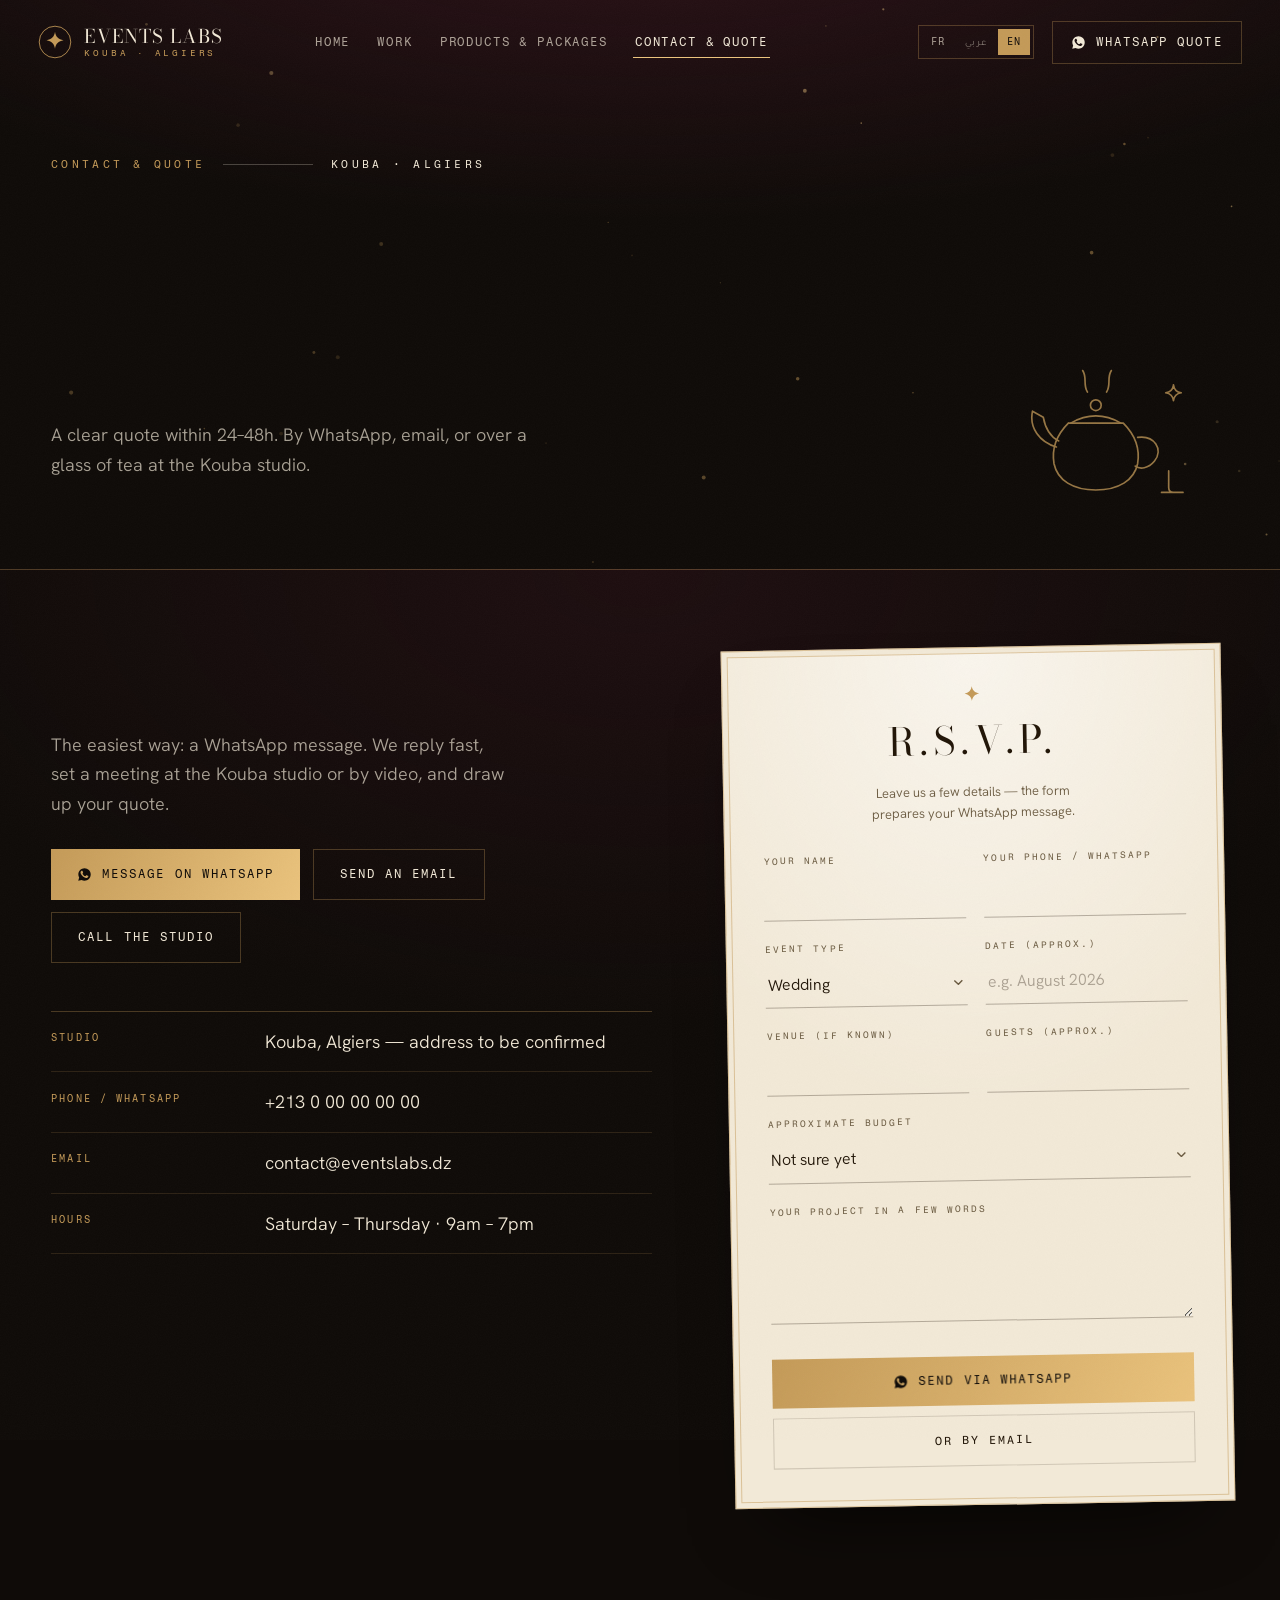
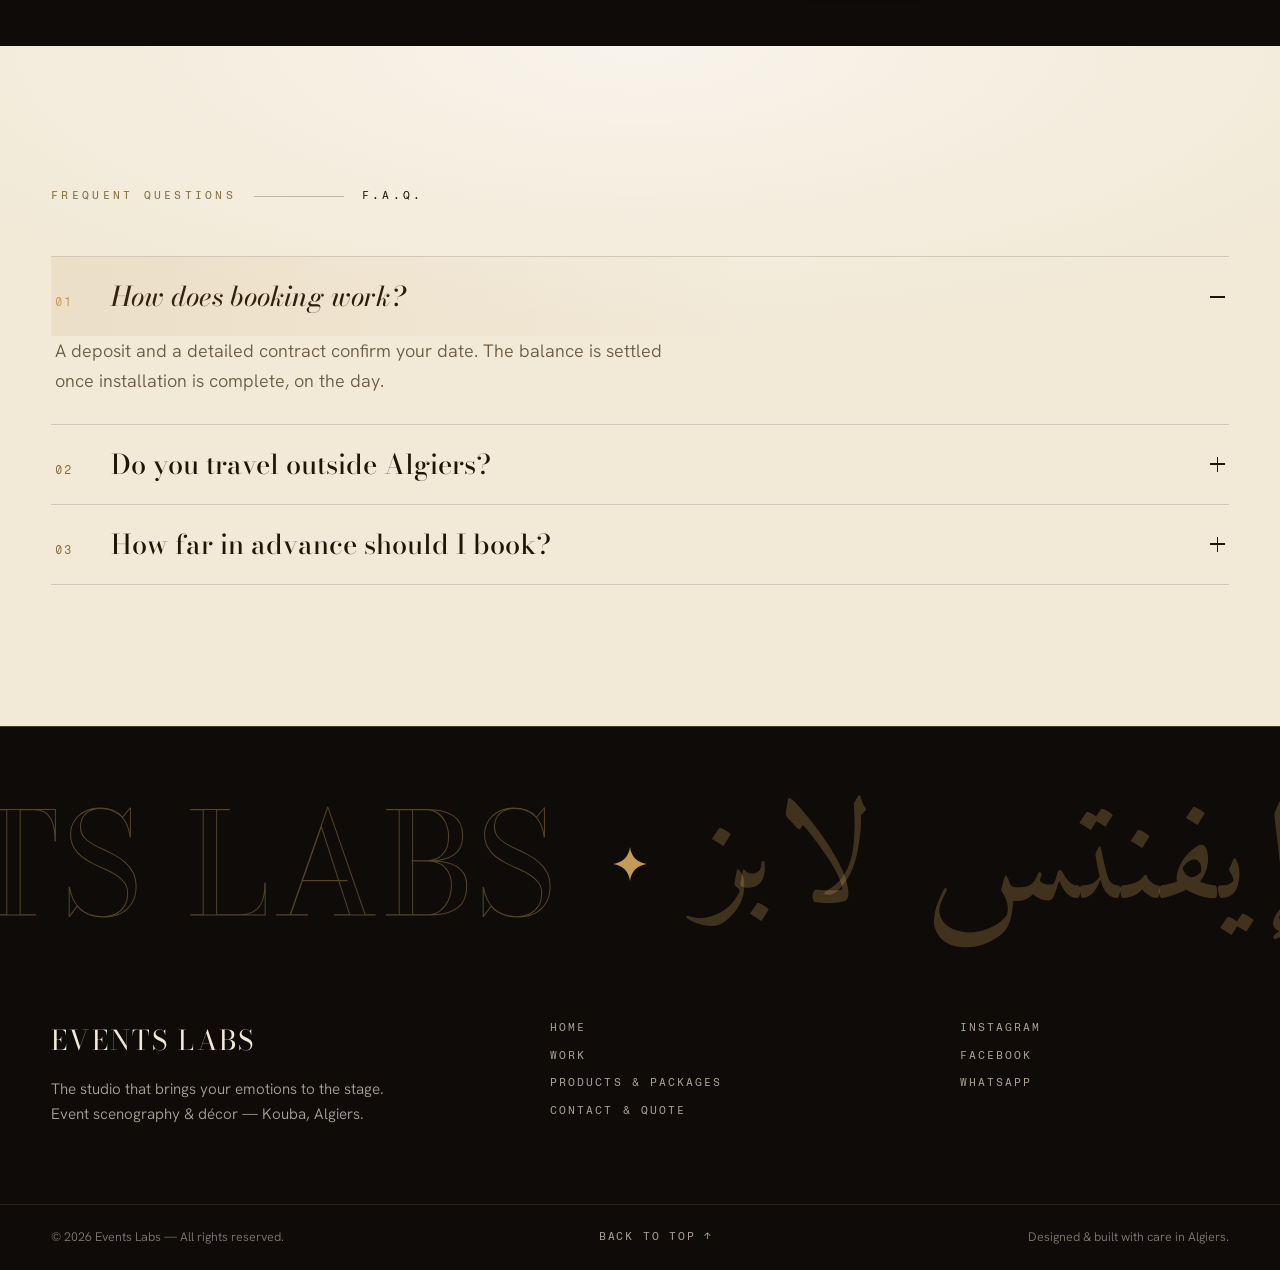
==== commit cfcc0136: "feat: finitions « référence européenne » (Bureau Betak / Villa Eugénie) - Transitions de page « chan" ====
--- a/contact.html
+++ b/contact.html
@@ -22,6 +22,7 @@
   <link rel="preconnect" href="https://fonts.gstatic.com" crossorigin />
   <link href="https://fonts.googleapis.com/css2?family=Bodoni+Moda:ital,opsz,wght@0,6..96,400..800;1,6..96,400..800&family=Hanken+Grotesk:ital,wght@0,300..700;1,300..700&family=Fragment+Mono&family=Amiri:ital,wght@0,400;0,700;1,400&family=Tajawal:wght@300;400;500;700&display=swap" rel="stylesheet" />
   <link rel="stylesheet" href="assets/css/styles.css" />
+  <script>try{if(sessionStorage.getItem("el-pt")&&!matchMedia("(prefers-reduced-motion: reduce)").matches){document.documentElement.classList.add("pt-cover")}}catch(e){}</script>
 
   <script type="application/ld+json">
   {
--- a/assets/css/styles.css
+++ b/assets/css/styles.css
@@ -1630,11 +1630,157 @@
   .lightbox__nav--next { right: 8px; }
 }
 
+/* ═══════════════════════════════════════════════════════════════════════
+   POLISH « RÉFÉRENCE EUROPÉENNE »
+   Transitions de page · index éditorial à aperçu curseur · titre-vidéo ·
+   boutons magnétiques · lettrine
+   ═══════════════════════════════════════════════════════════════════════ */
+
+/* ── Transition de page (changement de scène) ─────────────────────────── */
+/* Sortie : voile velours injecté qui monte pour couvrir */
+.pt {
+  position: fixed; inset: 0;
+  z-index: 9400;
+  display: grid; place-items: center;
+  background:
+    repeating-linear-gradient(90deg,
+      rgba(0,0,0,.34) 0 9px, rgba(0,0,0,0) 9px 36px,
+      rgba(236,197,126,.05) 36px 38px, rgba(0,0,0,0) 38px 64px),
+    linear-gradient(180deg, #3a1420, var(--velvet) 55%, #160810);
+  transform: translateY(100%);
+  will-change: transform;
+}
+.pt.is-cover { transform: translateY(0); transition: transform .6s var(--e-io); }
+.pt__star { width: 30px; height: 30px; fill: var(--flame); opacity: .9; animation: starspin 6s linear infinite; }
+
+/* Entrée : voile posé au premier rendu (via classe sur <html>) qui se retire */
+.pt-cover::before {
+  content: "";
+  position: fixed; inset: 0;
+  z-index: 9400;
+  pointer-events: none;
+  background:
+    repeating-linear-gradient(90deg,
+      rgba(0,0,0,.34) 0 9px, rgba(0,0,0,0) 9px 36px,
+      rgba(236,197,126,.05) 36px 38px, rgba(0,0,0,0) 38px 64px),
+    linear-gradient(180deg, #3a1420, var(--velvet) 55%, #160810);
+}
+.pt-cover.pt-open::before { transform: translateY(-100%); transition: transform .7s var(--e-io); }
+
+/* ── Index éditorial « Répertoire » à aperçu curseur ──────────────────── */
+.repertoire .index { border-top: 1px solid var(--line-gold); margin-top: clamp(24px, 3vw, 40px); }
+.index__row {
+  position: relative;
+  display: grid;
+  grid-template-columns: auto 1fr auto auto;
+  align-items: baseline;
+  gap: clamp(14px, 3vw, 40px);
+  padding: clamp(16px, 2.4vw, 30px) 4px;
+  border-bottom: 1px solid var(--line-gold);
+  cursor: pointer;
+  transition: padding-inline-start .5s var(--e-out), opacity .4s ease;
+}
+.index__row:hover { padding-inline-start: 18px; }
+/* Les autres lignes s'estompent quand une ligne est survolée */
+.index.is-hovering .index__row:not(:hover) { opacity: .4; }
+.index__no {
+  font-family: var(--f-mono); font-size: .7rem;
+  letter-spacing: .12em; color: var(--brass);
+}
+.index__name {
+  font-family: var(--f-display);
+  font-size: clamp(1.5rem, 3.8vw, 3.2rem);
+  line-height: 1.06;
+  color: var(--paper);
+  transition: color .35s ease;
+}
+.index__row:hover .index__name { font-style: italic; color: var(--flame); }
+html[lang="ar"] .index__row:hover .index__name { font-style: normal; }
+.index__meta {
+  font-family: var(--f-mono); font-size: .6rem;
+  letter-spacing: .2em; text-transform: uppercase;
+  color: var(--ivory-soft);
+  white-space: nowrap;
+}
+.index__arr { width: 20px; height: 20px; fill: none; stroke: var(--brass); opacity: 0; transform: translateX(-8px); transition: opacity .35s ease, transform .35s var(--e-out); }
+.index__row:hover .index__arr { opacity: 1; transform: none; }
+@media (max-width: 640px) {
+  .index__row { grid-template-columns: auto 1fr auto; }
+  .index__meta { display: none; }
+}
+/* Aperçu flottant qui suit le curseur */
+.index__peek {
+  position: fixed; top: 0; left: 0;
+  z-index: 40;
+  width: clamp(200px, 20vw, 300px);
+  aspect-ratio: 4 / 5;
+  overflow: hidden;
+  pointer-events: none;
+  opacity: 0;
+  transform: translate(-50%, -50%) scale(.9);
+  transition: opacity .35s ease, transform .5s var(--e-out);
+  outline: 1px solid rgba(236,197,126,.5);
+  outline-offset: 5px;
+  box-shadow: 0 30px 70px -30px rgba(0,0,0,.9);
+}
+.index__peek.is-on { opacity: 1; transform: translate(-50%, -50%) scale(1); }
+.index__peek img, .index__peek video { width: 100%; height: 100%; object-fit: cover; }
+@media (hover: none), (pointer: coarse) { .index__peek { display: none; } }
+
+/* ── Titre rempli par la vidéo (video-in-text) ────────────────────────── */
+.cutout {
+  position: relative;
+  height: clamp(180px, 34vw, 440px);
+  background: var(--stage);
+  overflow: hidden;
+  border-block: 1px solid var(--line-gold);
+}
+.cutout__vid {
+  position: absolute; inset: 0;
+  width: 100%; height: 100%;
+  object-fit: cover;
+  filter: saturate(.9) contrast(1.05) brightness(1.05);
+}
+.cutout__mask { position: absolute; inset: 0; width: 100%; height: 100%; }
+.cutout__mask > rect { fill: var(--stage); }
+.cutout__cap {
+  position: absolute; z-index: 2;
+  inset-inline-start: clamp(16px, 4vw, 56px);
+  bottom: clamp(14px, 2.4vw, 28px);
+  font-family: var(--f-mono); font-size: .6rem;
+  letter-spacing: .28em; text-transform: uppercase;
+  color: var(--brass);
+}
+
+/* ── Boutons magnétiques ──────────────────────────────────────────────── */
+.btn--gold, .fab-wa { will-change: transform; }
+
+/* ── Lettrine (éditorial) ─────────────────────────────────────────────── */
+body { font-feature-settings: "liga" 1, "kern" 1; }
+.atelier__lead::first-letter {
+  float: inline-start;
+  font-family: "Bodoni Moda", serif;
+  font-style: normal;
+  font-size: 3.4em;
+  line-height: .8;
+  padding-inline-end: .08em;
+  padding-top: .04em;
+  color: var(--brass-dim);
+}
+html[lang="ar"] .atelier__lead::first-letter { float: none; font-size: 1em; color: inherit; padding: 0; }
+
+/* Marquee piloté en JS (réactif au scroll) : neutralise l'anim CSS */
+.js-marq { animation: none !important; }
+
 /* ── Réduction de mouvement ───────────────────────────────────────────── */
 html.no-motion .grain { animation: none; }
 html.no-motion .curtain { display: none; }
 html.no-motion .sparks { display: none; }
+html.no-motion .pt, html.no-motion .pt-cover::before { display: none; }
+html.no-motion .index__peek { display: none; }
 html.no-motion .hero__scroll-line,
 html.no-motion .hero__eyebrow-star,
 html.no-motion .hero__avail-dot,
+html.no-motion .cutout__vid,
+html.no-motion .pt__star,
 html.no-motion .curtain__star { animation: none; }
